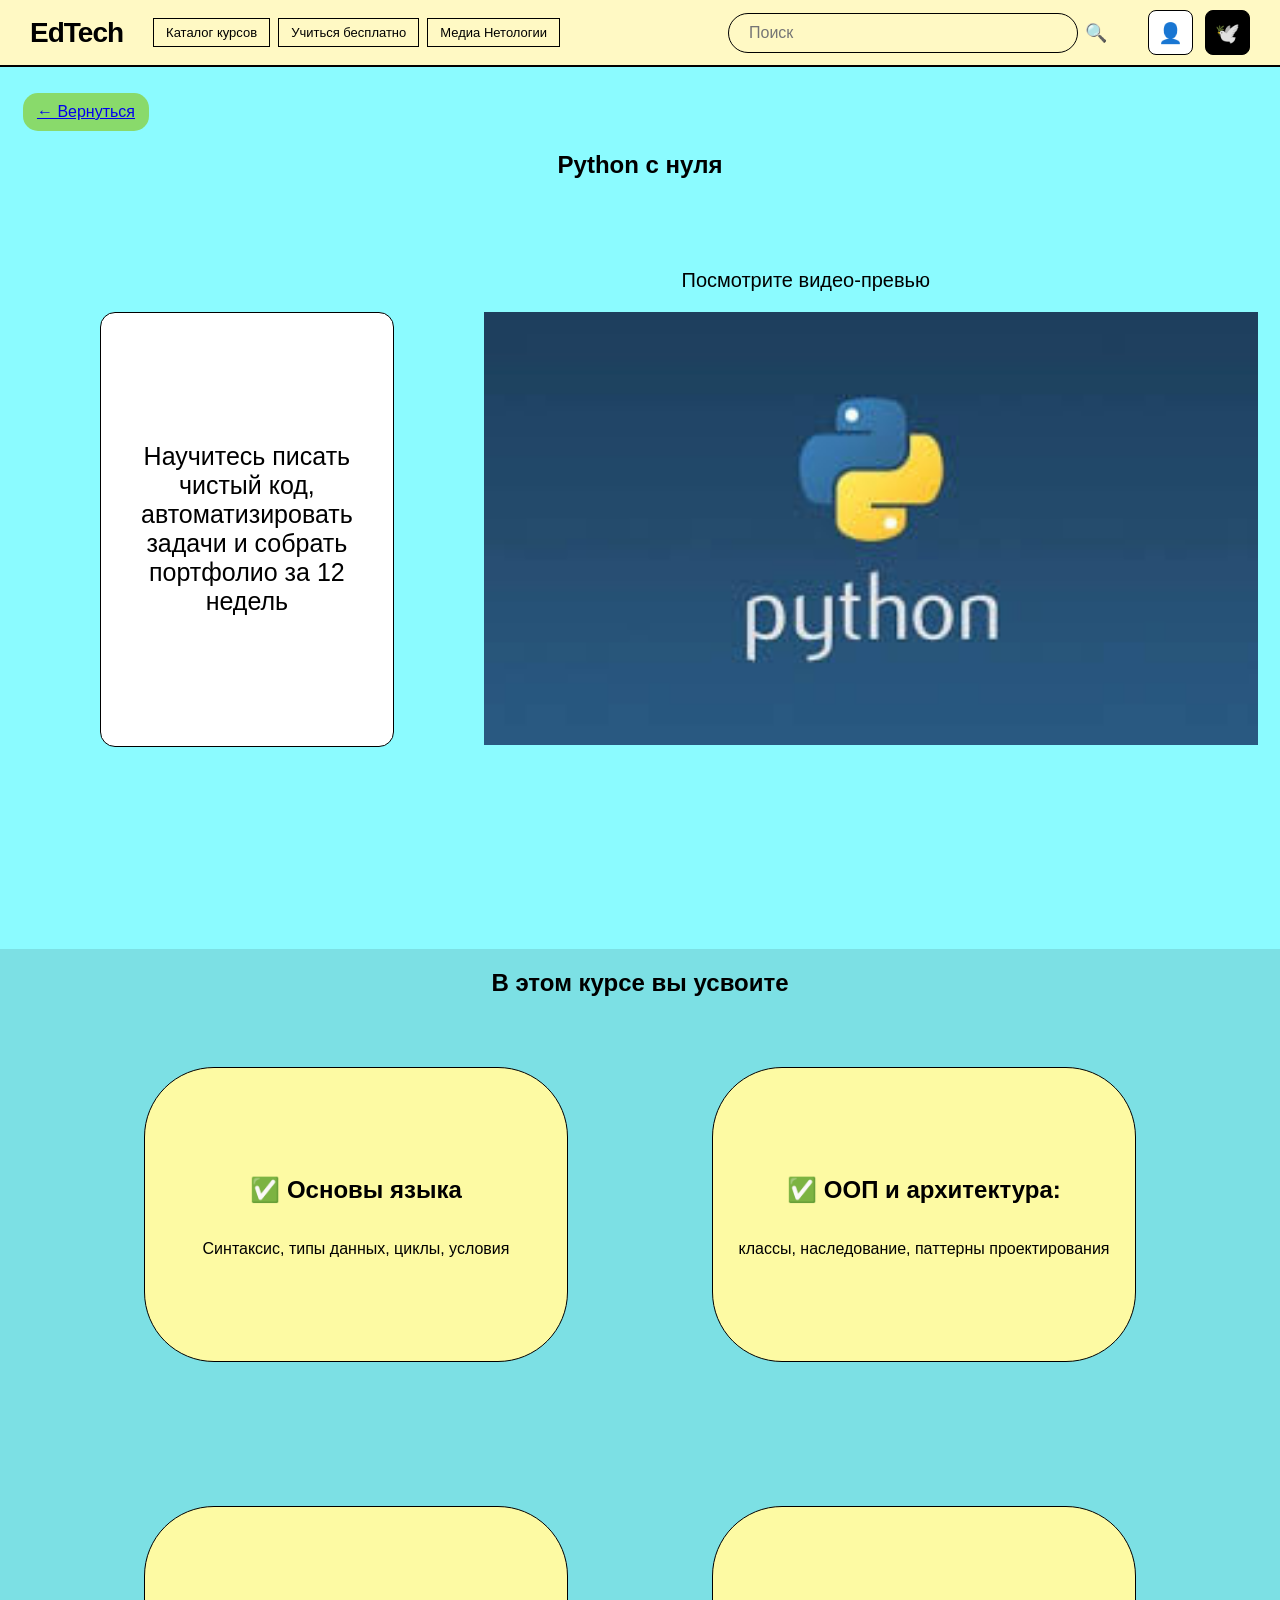
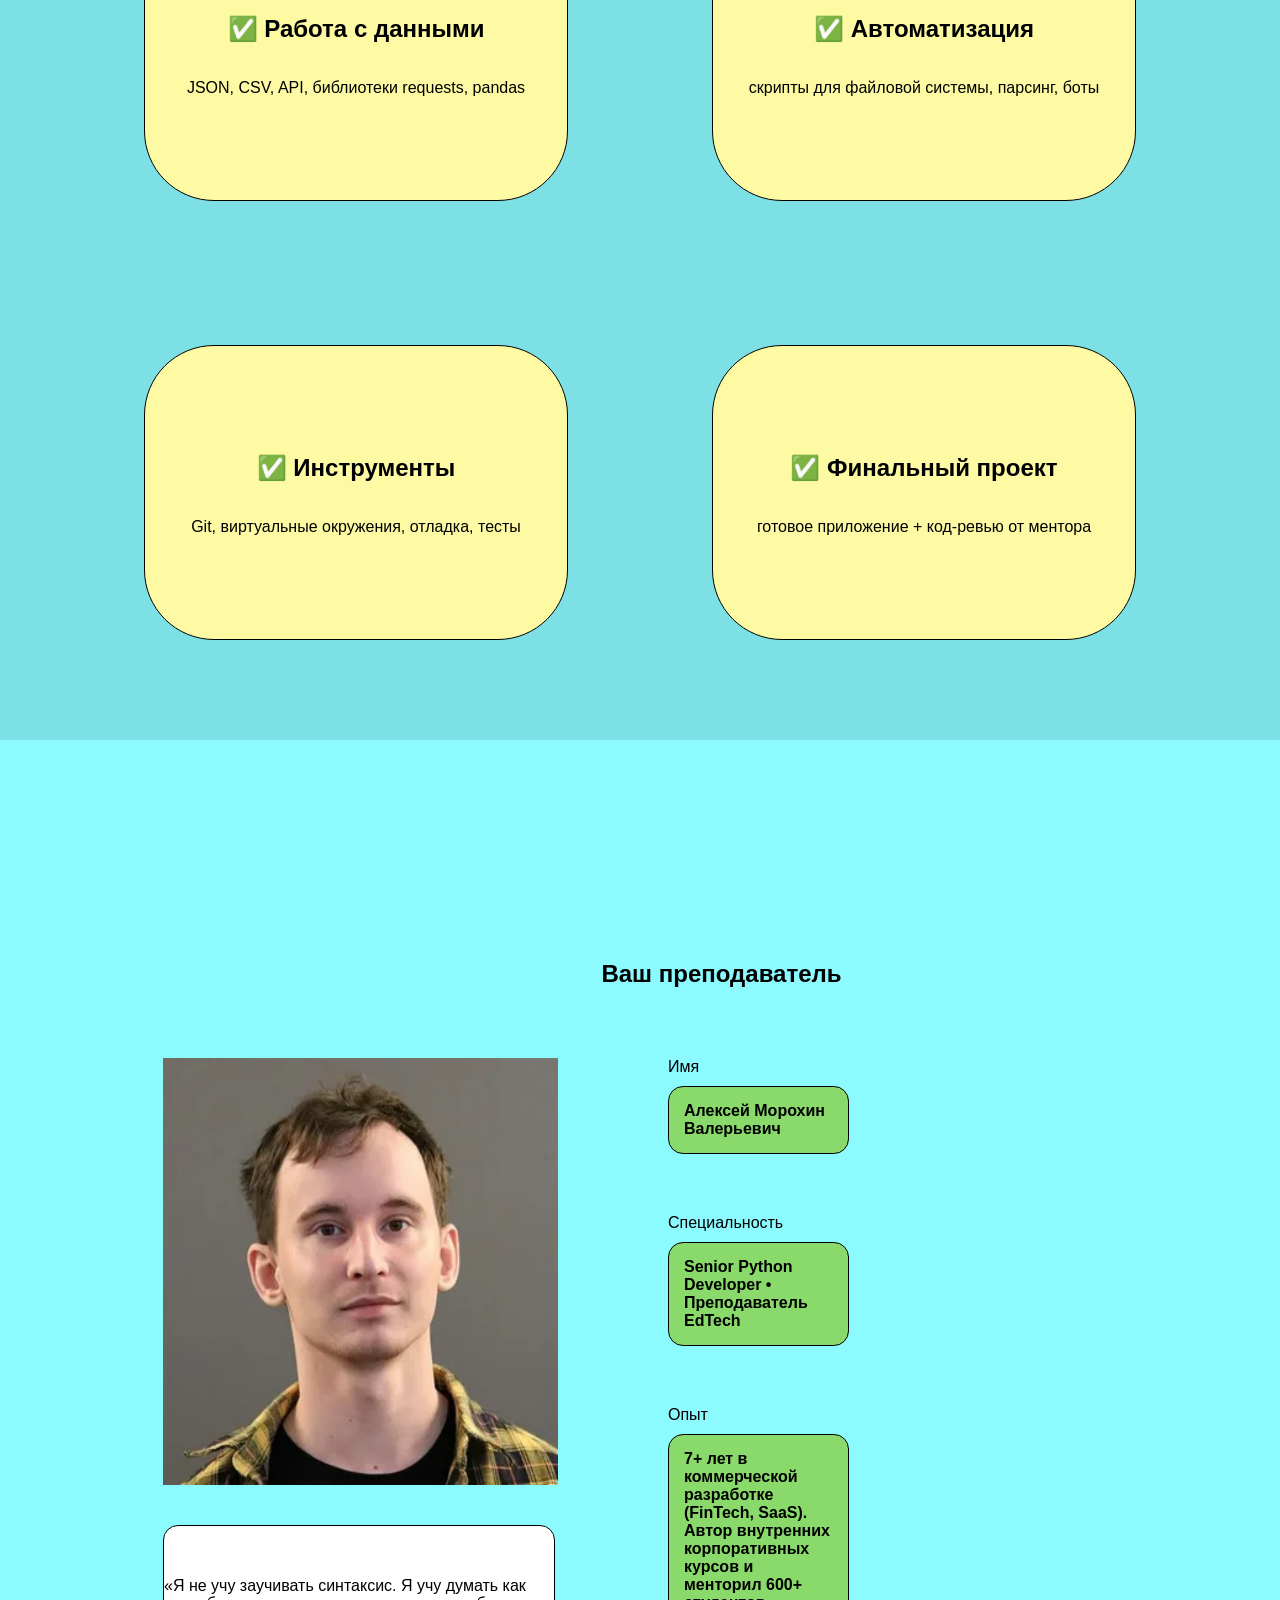
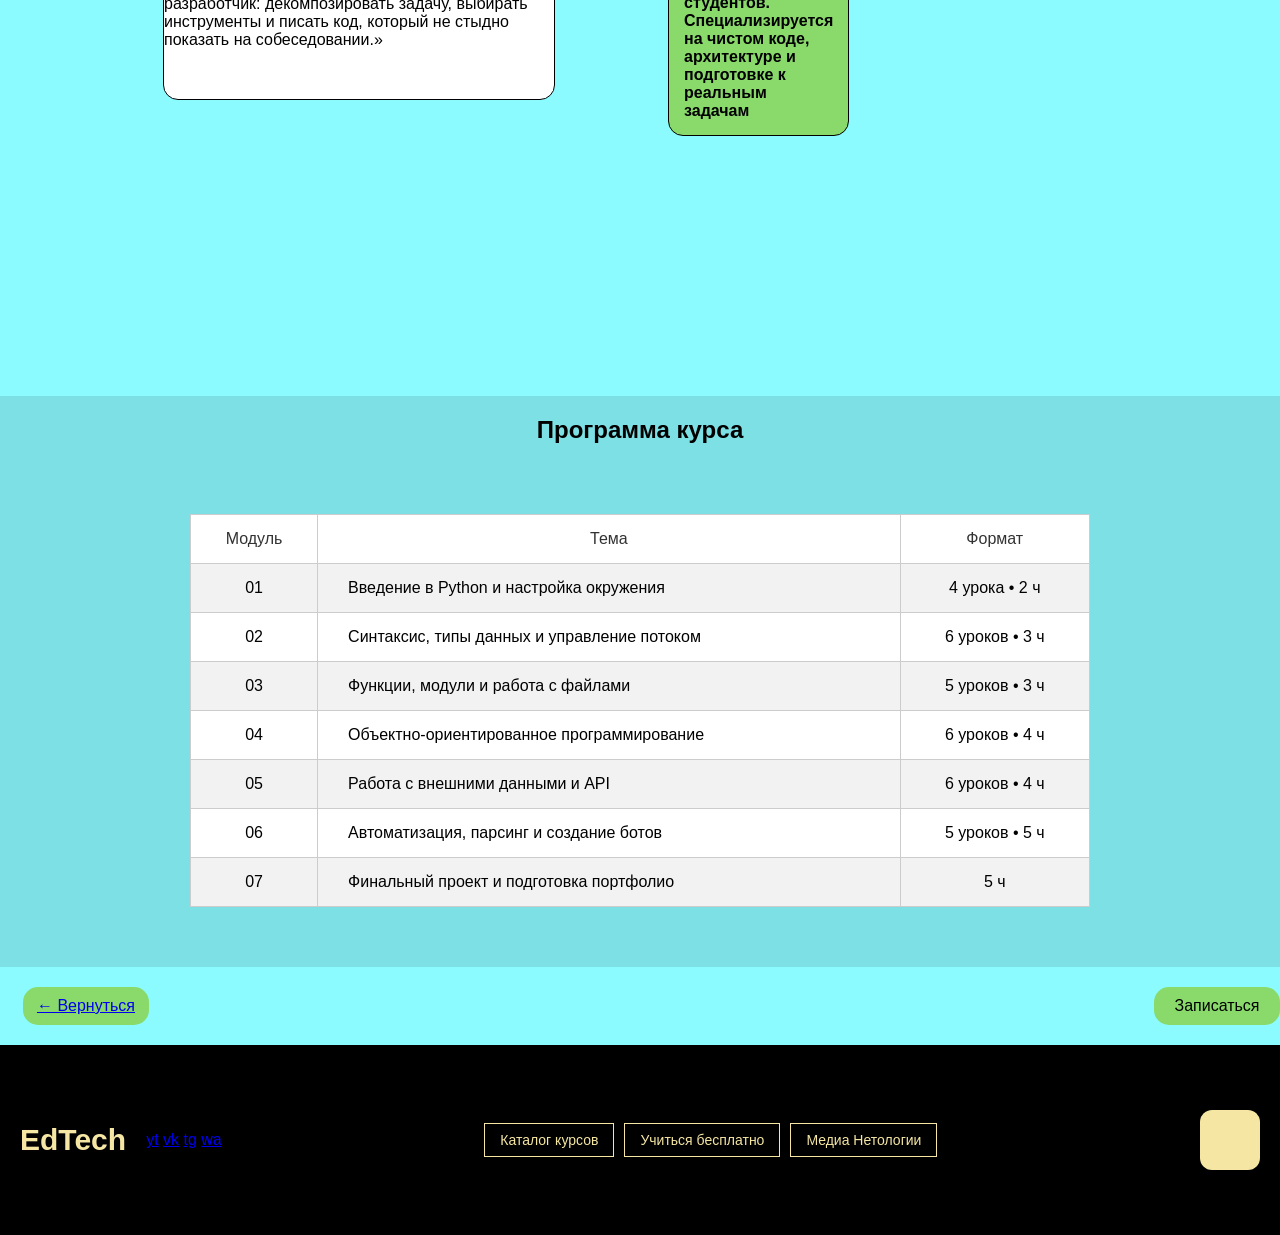
==== course.html @ e40fcc34 "рабочие кнопки "назад"" ====
<!DOCTYPE html>
<html lang="en">

<head>
    <meta charset="UTF-8">
    <meta name="viewport" content="width=device-width, initial-scale=1.0">
    <link rel="stylesheet" href="style.css">
    <title>Document</title>
</head>

<body>
    <header class="main_header">

        <div class="header_left">
            <div class="logo">EdTech</div>
            <nav class="header">
                <a href="" class="link">Каталог курсов</a>
                <a href="" class="link">Учиться бесплатно</a>
                <a href="" class="link">Медиа Нетологии</a>
            </nav>
        </div>

        <div class="header_right">
            <div class="search_box">
                <input type="text" class="search_input" placeholder="Поиск">
                <button class="search_btn">🔍</button>
            </div>

            <div class="menu">
                <a href="" class="icon_btn">👤</a>
                <a href="" class="icon_btnk">🕊️</a>
            </div>
        </div>
    </header>


    <main>
        <section class="courseSection1">
            <a href="index.html" class="backBtn">← Вернуться</a>
            <h1>Python с нуля</h1>
            <p>Посмотрите видео-превью</p>
            <div>
                <div class="section1Text">
                    <label>Научитесь писать чистый код, автоматизировать задачи и собрать портфолио за 12 недель</label>
                </div>
                <div>
                    <img src="./image/python.jpeg" alt="">
                </div>
            </div>
        </section>
        <section class="courseSection2">
            <h1>В этом курсе вы усвоите</h1>
            <div class="cardList">
                <div>
                    <h1>✅ Основы языка</h1>
                    <p>Синтаксис, типы данных, циклы, условия</p>
                </div>
                <div>
                    <h1>✅ ООП и архитектура:</h1>
                    <p>классы, наследование, паттерны проектирования</p>
                </div>
                <div>
                    <h1>✅ Работа с данными</h1>
                    <p>JSON, CSV, API, библиотеки requests, pandas</p>
                </div>
                <div>
                    <h1>✅ Автоматизация</h1>
                    <p>скрипты для файловой системы, парсинг, боты</p>
                </div>
                <div>
                    <h1>✅ Инструменты</h1>
                    <p> Git, виртуальные окружения, отладка, тесты</p>
                </div>
                <div>
                    <h1>✅ Финальный проект</h1>
                    <p> готовое приложение + код-ревью от ментора</p>
                </div>
            </div>
        </section>
        <section class="courseSection3">
            <h1>Ваш преподаватель</h1>
            <div>
                <div class="photo">
                    <img src="./image/препод.webp" alt="">
                    <label>«Я не учу заучивать синтаксис. Я учу думать как разработчик: декомпозировать задачу, выбирать
                        инструменты и писать код, который не стыдно показать на собеседовании.»</label>
                </div>
                <div class="infPrepod">
                    <span>Имя</span>
                    <label>Алексей Морохин Валерьевич</label>

                    <span>Специальность</span>
                    <label>Senior Python Developer • Преподаватель EdTech</label>

                    <span>Опыт</span>
                    <label>7+ лет в коммерческой разработке (FinTech, SaaS). Автор внутренних корпоративных курсов и
                        менторил 600+ студентов. Специализируется на чистом коде, архитектуре и подготовке к реальным
                        задачам</label>
                </div>
            </div>
        </section>
        <section class="courseSection4">
            <h1>Программа курса</h1>
            <table>
                <thead>
                    <tr class="header-row">
                        <th>Модуль</th>
                        <th>Тема</th>
                        <th>Формат</th>
                    </tr>
                </thead>
                <tbody>
                    <tr>
                        <td>01</td>
                        <td>Введение в Python и настройка окружения</td>
                        <td>4 урока • 2 ч</td>
                    </tr>
                    <tr>
                        <td>02</td>
                        <td>Синтаксис, типы данных и управление потоком</td>
                        <td>6 уроков • 3 ч</td>
                    </tr>
                    <tr>
                        <td>03</td>
                        <td>Функции, модули и работа с файлами</td>
                        <td>5 уроков • 3 ч</td>
                    </tr>
                    <tr>
                        <td>04</td>
                        <td>Объектно-ориентированное программирование</td>
                        <td>6 уроков • 4 ч</td>
                    </tr>
                    <tr>
                        <td>05</td>
                        <td>Работа с внешними данными и API</td>
                        <td>6 уроков • 4 ч</td>
                    </tr>
                    <tr>
                        <td>06</td>
                        <td>Автоматизация, парсинг и создание ботов</td>
                        <td>5 уроков • 5 ч</td>
                    </tr>
                    <tr>
                        <td>07</td>
                        <td>Финальный проект и подготовка портфолио</td>
                        <td>5 ч</td>
                    </tr>
                </tbody>
            </table>
            
        </section>
        <div class="courseBtn">
            <a href="index.html" class="backBtn">← Вернуться</a>
            <a class="backBtn">Записаться</a>
        </div>

    </main>


    <footer class="footer">
        <div class="footer-container">

            <div class="footer-left">
                <span class="footer-brand">EdTech</span>
                <div class="icons">
                    <a href=".">yt</a>
                    <a href=".">vk</a>
                    <a href=".">tg</a>
                    <a href=".">wa</a>
                </div>
            </div>


            <div class="footer-middle">
                <a href="" class="footer-btn">Каталог курсов</a>
                <a href="" class="footer-btn">Учиться бесплатно</a>
                <a href="" class="footer-btn">Медиа Нетологии</a>
            </div>


            <div class="footer-right">
                <div class="swift-logo">

                </div>
            </div>
        </div>
    </footer>
</body>

</html>
---- style.css ----
* {
    box-sizing: border-box;
}

.loginBody,
.regBody {
    background-color: #FDFAA3;
    margin: 0;
    padding: 0;
}

.loginMain,
.regMain {
    display: flex;
    justify-content: center;
    flex-wrap: wrap;
    align-items: center;
    flex-direction: column;
    height: 900px;
}

.regMain>h1 {
    margin-bottom: 20px;
}

.loginForm {
    width: 396px;
    background-color: white;
    height: 454px;
    display: flex;
    align-items: center;
    flex-direction: column;
    border: 1px solid rgb(203, 203, 203);
    border-radius: 15px;
}

.regForm {
    width: 396px;
    background-color: white;
    height: 770px;
    display: flex;
    align-items: center;
    flex-direction: column;
    border: 1px solid rgb(203, 203, 203);
    border-radius: 15px;
}

.loginForm label,
.regForm label {
    display: flex;
    font-weight: bold;
    justify-content: left;
    margin-bottom: 5px;
    margin-left: 10px;
}

.loginForm input,
.regForm input {
    background-color: #EEEEEE;
    border: 1px solid #173CF9;
    border-radius: 15px;
    height: 45px;
    width: 285px;
    margin-bottom: 30px;
}

.loginForm a,
.regForm a {
    color: #0022FF;
}

a.loginBtn {
    text-decoration: none;
    width: 131px;
    height: 36px;
    background-color: #89DA6B;
    border-radius: 5px;
    border: 1px solid;
    margin-bottom: 10px;
    color: black;
    display: flex;
    justify-content: center;
    align-items: center;
}

a.regBtn {
    text-decoration: none;
    width: 179px;
    height: 36px;
    background-color: #89DA6B;
    border-radius: 5px;
    border: 1px solid;
    margin-bottom: 10px;
    color: black;
    display: flex;
    justify-content: center;
    align-items: center;
}



.loginForm span,
.regForm span {
    margin-bottom: 18px;
}

span+label {
    margin-bottom: 60px;
    font-weight: bold;
}

hr {
    width: 85%;
    color: black;
}

.loginForm img,
.regForm img {
    width: 30px;
}

body {
    margin: 0;
    padding: 0;
}

a.backBtn {
    margin-left: 23px;
    background-color: #89DA6B;
    width: 126px;
    height: 38px;
    border-radius: 15px;
    display: flex;
    justify-content: center;
    align-items: center;
}

.courseSection1 {
    width: 100%;
    display: flex;
    flex-wrap: wrap;
    margin-bottom: 200px;
}

.section1Text {
    background-color: white;
    border: 1px solid black;
    border-radius: 15px;
    width: 684px;
    height: 435px;
    display: flex;
    justify-content: center;
    align-items: center;
    padding: 0 40px;
    text-align: center;
}

.section1Text>label {
    font-size: 25px;
}

.courseSection1>h1,
.courseSection2>h1,
.courseSection3>h1,
.courseSection4>h1 {
    width: 100%;
    text-align: center;
    margin-bottom: 70px;
}

.courseSection1>div {
    width: 100%;
    padding-left: 100px;
    padding-right: 90px;
    display: flex;
    justify-content: space-between;
    gap: 90px;
}

.courseSection1 img {
    width: 774px;
    height: 435;
}

.courseSection1 p {
    width: 100%;
    display: flex;
    justify-content: end;
    padding-right: 350px;
    font-size: 20px;
}

.courseSection2 {
    width: 100%;
    display: flex;
    flex-wrap: wrap;
    margin-bottom: 200px;
    background-color: #7CE0E4;

}

.cardList {
    width: 100%;
    height: auto;
    display: flex;
    flex-wrap: wrap;
    justify-content: center;
    gap: 144px;
    margin-bottom: 100px;
}

.cardList>div {
    width: 424px;
    height: 295px;
    background-color: #FDFAA3;
    border: 1px solid black;
    border-radius: 70px;
    display: flex;
    flex-direction: column;
    justify-content: center;
    align-items: center;
}

.courseSection3 {
    width: 100%;
    display: flex;
    flex-wrap: wrap;
    margin-bottom: 200px;
    padding-left: 163px;
}

.courseSection3>div {
    width: 100%;
    height: auto;
    display: flex;
}

.photo {
    width: 395px;
    display: flex;
    flex-direction: column;
}

.photo>img {
    width: 395px;
    height: 427px;
}

.photo>label {
    margin-top: 40px;
    background-color: white;
    width: 392px;
    height: 175px;
    border: 1px solid black;
    display: flex;
    align-items: center;
    justify-content: center;
    border-radius: 15px;
}

.infPrepod {
    width: 100%;
    height: auto;
    display: flex;
    flex-direction: column;
    padding-left: 110px;
    padding-right: 500px;
}

.infPrepod span {
    display: flex;
    margin-bottom: 10px;
}

.infPrepod label {
    background-color: #89DA6B;
    padding: 15px;
    border-radius: 15px;
    border: 1px solid black;
    display: flex;
    width: fit-content;
}

.courseSection4 {
    width: 100%;
    height: auto;
    background-color: #7CE0E4;
    display: flex;
    flex-wrap: wrap;
    flex-direction: column;
}
.courseBtn{
    width: 100%;
    display: flex;
    justify-content: space-between;
    margin: 20px 0px;
}

table {
    width: 100%;
    max-width: 900px;
    border-collapse: collapse;
    background-color: white;
    margin: 0 auto;
    border: 1px solid #ccc;
    margin-bottom: 60px;
}

th,
td {
    padding: 15px;
    text-align: center;
    border: 1px solid #ccc;
}

th {
    font-weight: normal;
    color: #333;
}

tr{
    background-color: #f2f2f2;
}

tr:nth-child(even) {
    background-color: #ffffff;
}

td:nth-child(2) {
    text-align: left;
    padding-left: 30px;
}

.header-row {
    background-color: white !important;
}







.main_header {
    background-color: #FFF9C4;
    display: flex;
    justify-content: space-between;
    align-items: center;
    padding: 10px 30px;
    margin-bottom: 26px;
    border-bottom: 2px solid #000;
}

.header_left {
    display: flex;
    align-items: center;
    gap: 15px;
}

.logo {
    font-size: 28px;
    font-weight: 900;
    color: #000;
    margin-right: 15px;
    letter-spacing: -1px;
}

.header {
    display: flex;
    gap: 8px;
}

.link {
    text-decoration: none;
    color: #000;
    border: 1px solid #000;
    padding: 6px 12px;
    font-size: 13px;
    transition: 0.2s;
}

.link:hover {
    background-color: rgba(0, 0, 0, 0.05);
}

.header_right {
    display: flex;
    align-items: center;
    gap: 20px;
    flex-grow: 1;
    justify-content: flex-end;
    margin-left: 40px;
}

.search_box {
    position: relative;
    width: 100%;
    max-width: 400px;
}

.search_input {
    width: 350px;
    border: 1px solid #000;
    border-radius: 25px;
    padding: 10px 40px 10px 20px;
    font-size: 16px;
    outline: none;
    background: transparent;
}

.search_btn {
    position: absolute;
    right: 15px;
    top: 50%;
    transform: translateY(-50%);
    background: none;
    border: none;
    cursor: pointer;
    font-size: 18px;
}

.menu {
    display: flex;
    gap: 12px;
}

.icon_btn {
    display: flex;
    align-items: center;
    justify-content: center;
    width: 45px;
    height: 45px;
    border: 1.5px solid #000;
    border-radius: 8px;
    background: #fff;
    text-decoration: none;
    color: #000;
    font-size: 20px;
}


.icon_btnk {
    display: flex;
    align-items: center;
    justify-content: center;
    width: 45px;
    height: 45px;
    border: 1.5px solid #000;
    border-radius: 8px;
    background: #000000;
    text-decoration: none;
    color: #ffffff;
    font-size: 20px;
}



body {
    font-family: Arial, sans-serif;
    background-color: #8BFBFF;
}

.footer {
    background-color: #000000;

    padding: 65px 20px;
    color: #f5e6a3;
}

.footer-container {
    display: flex;
    justify-content: space-between;
    align-items: center;
    width: 100%;
    margin: 0 auto;
}


.footer-left {
    display: flex;
    align-items: center;
    gap: 20px;
}

.footer-brand {
    font-size: 30px;
    font-weight: bold;

}

.footer-middle {
    display: flex;
    gap: 10px;
}

.footer-btn {
    color: #f5e6a3;
    text-decoration: none;
    border: 1px solid #f5e6a3;
    padding: 8px 15px;
    font-size: 14px;

}

.footer-btn:hover {
    background-color: #f5e6a3;
    color: #000;
}


.footer-right .swift-logo {
    background-color: #f5e6a3;
    width: 60px;
    height: 60px;
    display: flex;
    justify-content: center;
    align-items: center;
    border-radius: 12px;
}

.text1 {
    text-align: center;

}

.container {
    width: 100%;
    height: auto;
    align-items: center;
    display: flex;
    justify-content: space-between;
    text-align: center;
    margin-left: 50px;
    margin-bottom: 1000px;
    padding: 0px;




}

.card {
    width: 1200px;
    height: 320px;
    background-color: #FFF9C4;
    align-items: center;
    justify-content: space-between;
    border: 1px solid #000;
    border-color: black;
    border-radius: 20px;
    margin-left: 200px;
    margin-bottom: 20px;
    display: flex;
    flex-wrap: wrap;
    text-align: center;
    justify-content: center;



}

.card h1 {
    width: 100%;
    font-weight: bold;
    font-size: 20px;
    text-align: left;
    padding: 0px 125px;
    box-sizing: border-box q 100px;

}

.container span {
    width: 600px;
}

.card1 img {
    width: 400px;
    display: flex;
    margin-right: 30px;


}

.container1 {
    width: 100%;
    height: auto;
    align-items: center;
    display: flex;
    justify-content: space-between;
    text-align: center;
    margin-left: 50px;
    margin-bottom: 1000px;
    padding: 0px;


}

.card1 {
    width: 1200px;
    height: 320px;
    background-color: #FFF9C4;
    align-items: center;
    justify-content: space-between;
    border: 1px solid #000;
    border-color: black;
    border-radius: 20px;
    margin-left: 200px;
    margin-bottom: 20px;
    display: flex;
    flex-wrap: wrap;
    text-align: center;
    justify-content: center;

}

.card1 h1 {
    width: 100%;
    font-weight: bold;
    font-size: 20px;
    text-align: left;
    padding: 0px 125px;
    box-sizing: border-box q 100px;

}

.container1 span {
    width: 600px;
}

.card img {
    width: 400px;
    display: flex;
    margin-right: 30px;


}

.container2 {
    width: 100%;
    height: auto;
    align-items: center;
    display: flex;
    justify-content: space-between;
    text-align: center;
    margin-left: 50px;
    margin-bottom: 1000px;
    padding: 0px;


}

.card2 {
    width: 1200px;
    height: 320px;
    background-color: #FFF9C4;
    align-items: center;
    justify-content: space-between;
    border: 1px solid #000;
    border-color: black;
    border-radius: 20px;
    margin-left: 200px;
    margin-bottom: 30px;
    display: flex;
    flex-wrap: wrap;
    text-align: center;
    justify-content: center;

}

.card2 h1 {
    width: 100%;
    font-weight: bold;
    font-size: 20px;
    text-align: left;
    padding: 0px 125px;
    box-sizing: border-box q 100px;

}

.container2 span {
    width: 600px;
}

.card2 img {
    width: 400px;
    display: flex;
    margin-right: 30px;


}


.category{
    width: 100%;
    height: auto;
    display: flex;
    flex-wrap: wrap;
    justify-content: center;
    gap: 20px;
    background-color: #7CE0E4;
    margin-bottom: 20px;
    text-align: center;
}
.categoryList{
    width: 100%;
    height: auto;
    display: flex;
    flex-wrap: wrap;
    justify-content: center;
    gap: 50px;
    margin-bottom:20px;
}
.categoryList > div{
    width: 400px;
    height: 420px;
    background-color: #FDFAA3;
    border: 1px solid black;
    border-radius: 20px;
    display: flex;
    flex-direction: column;
    justify-content:space-around 20px;
    align-items: center;
    
    
}
.podrob{
    width: 300px;
    height: 40px;
    border-radius: 20px;
    border-color: #000;
    background-color:#89DA6B;
    font-size: medium;
}
.categoryList img{
    width: 300px;

}
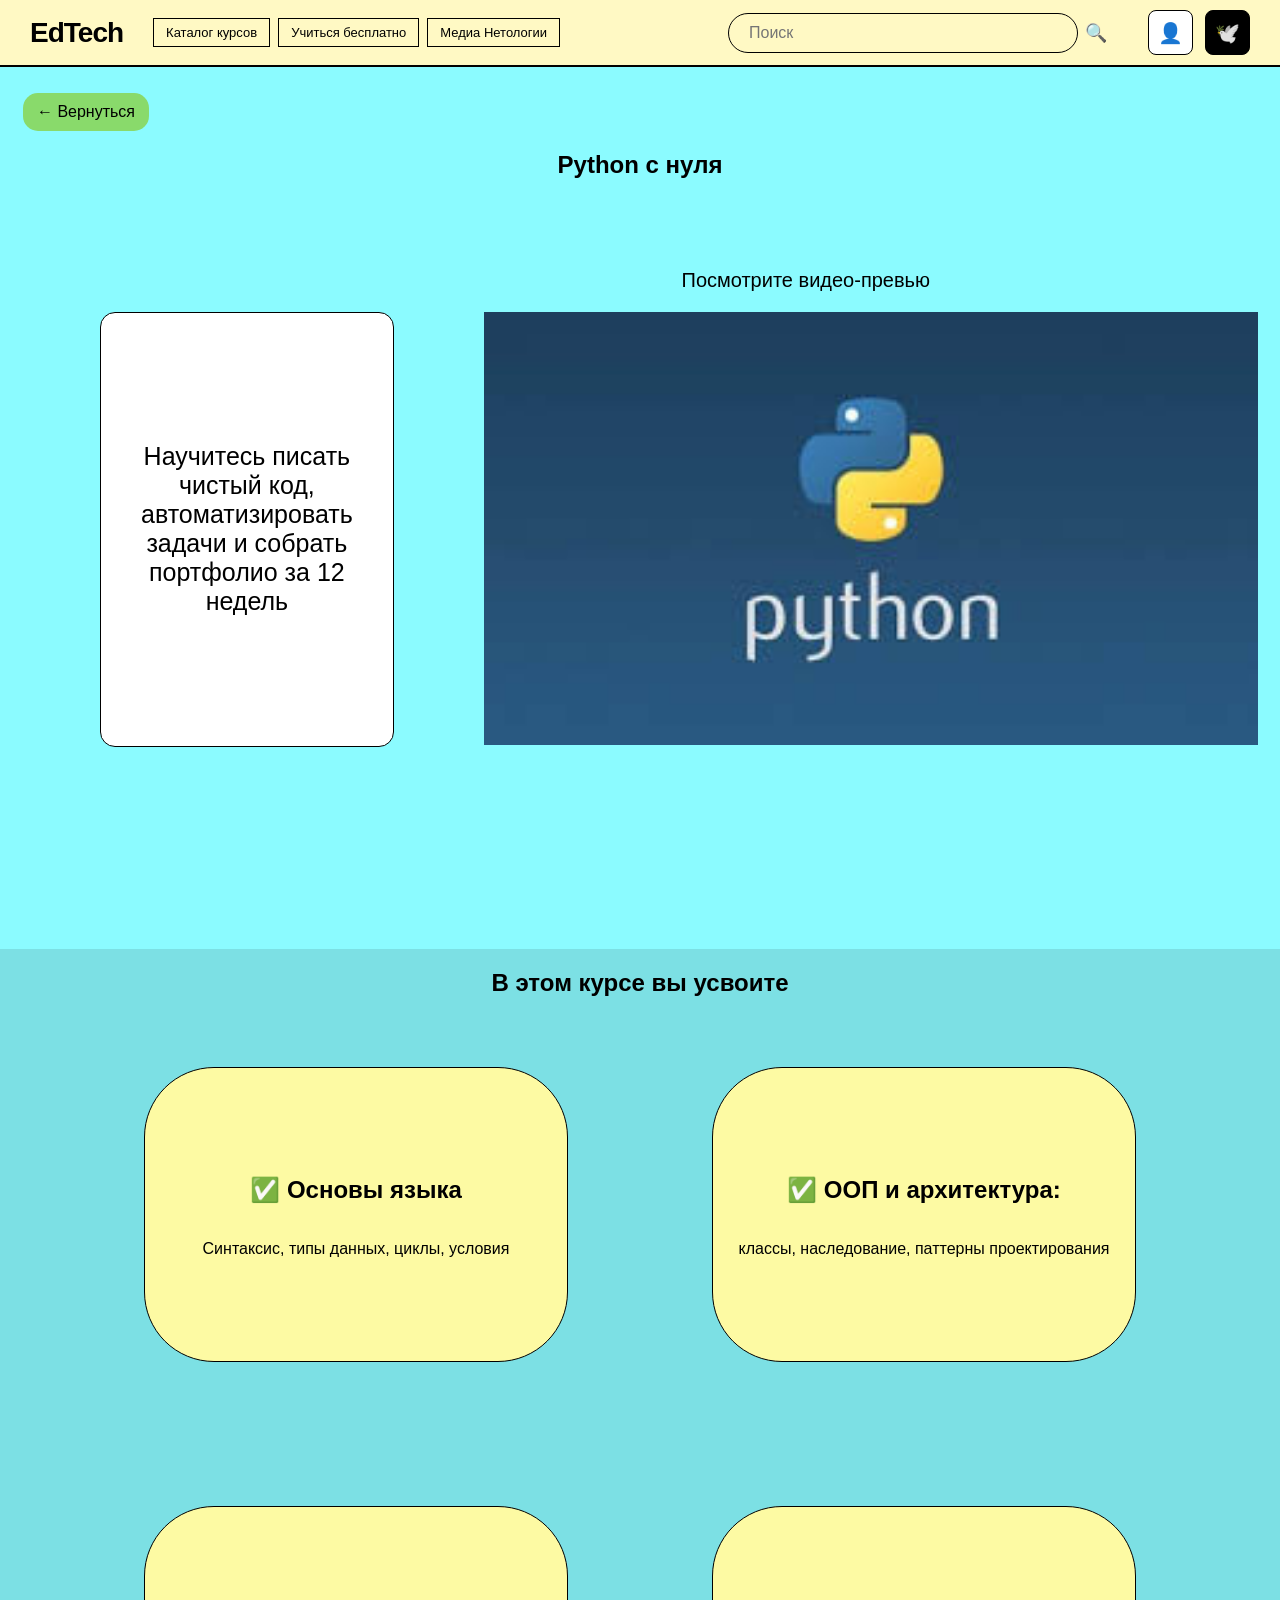
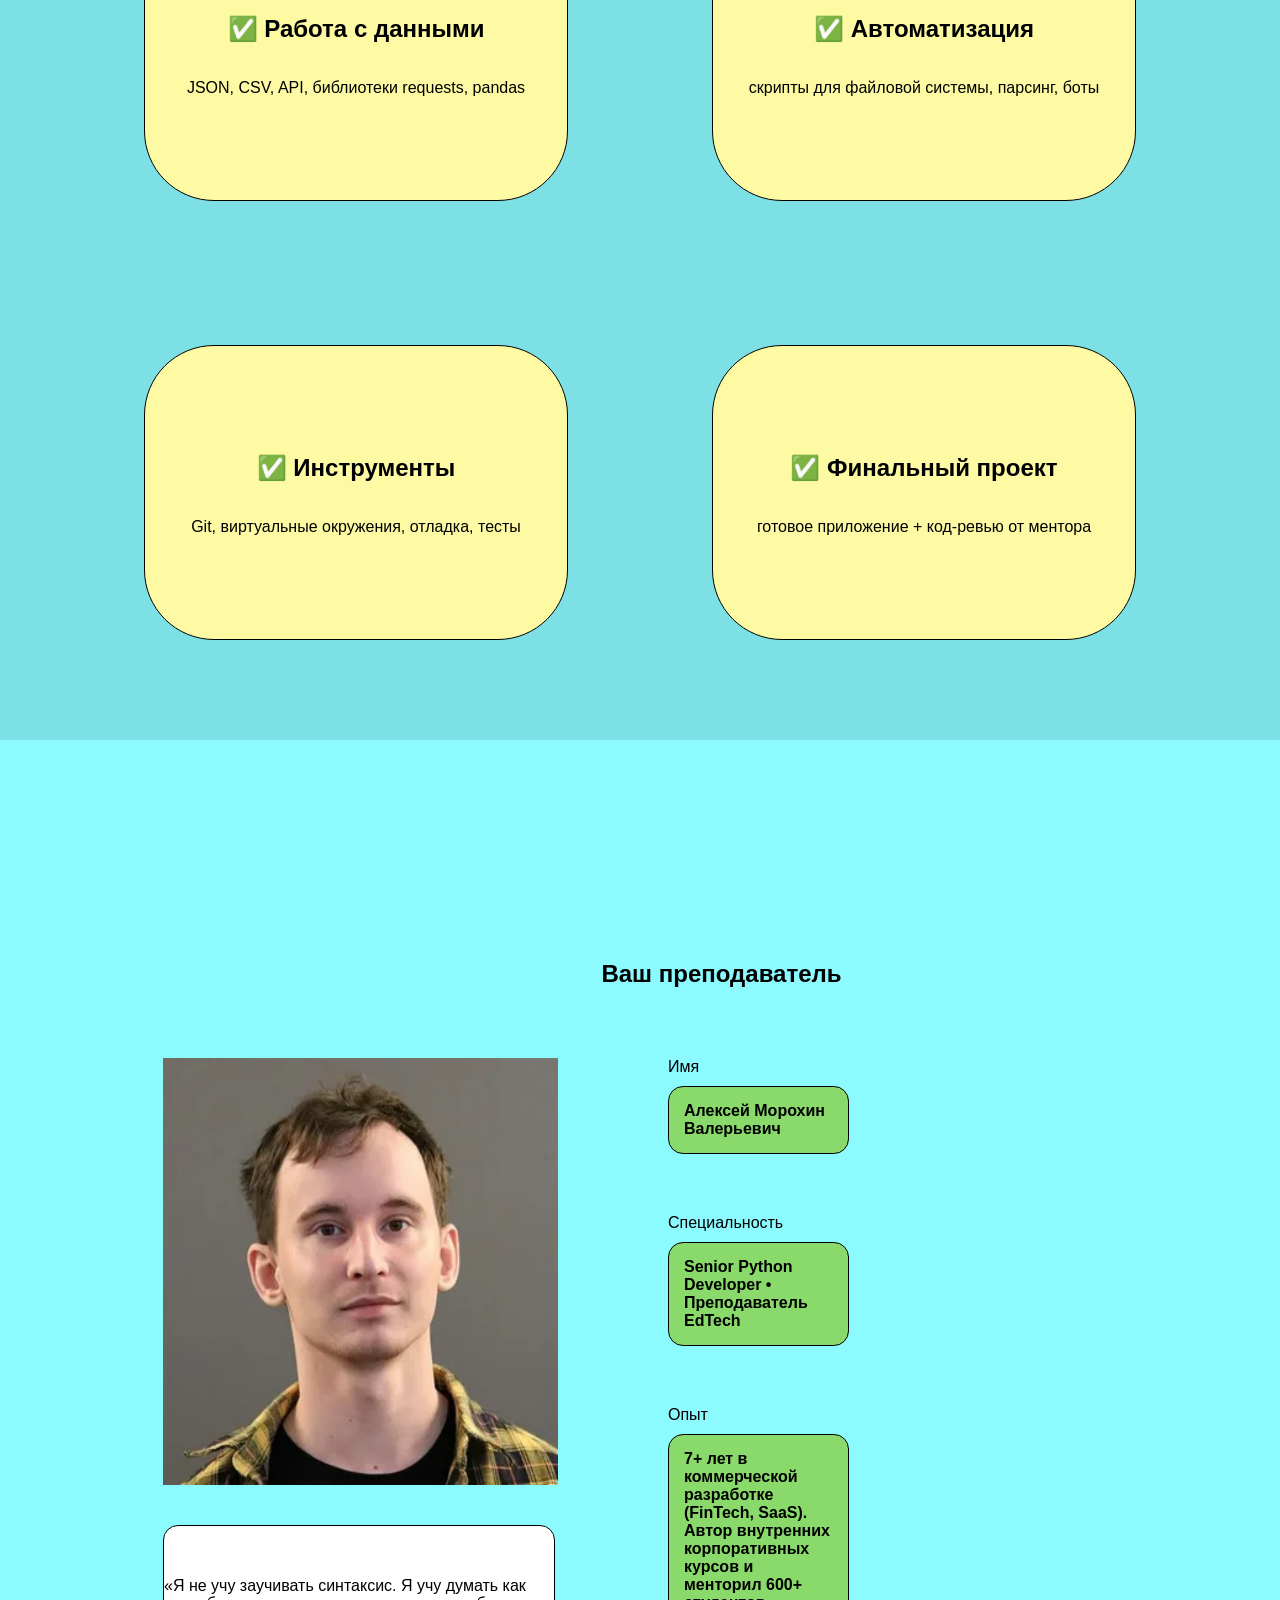
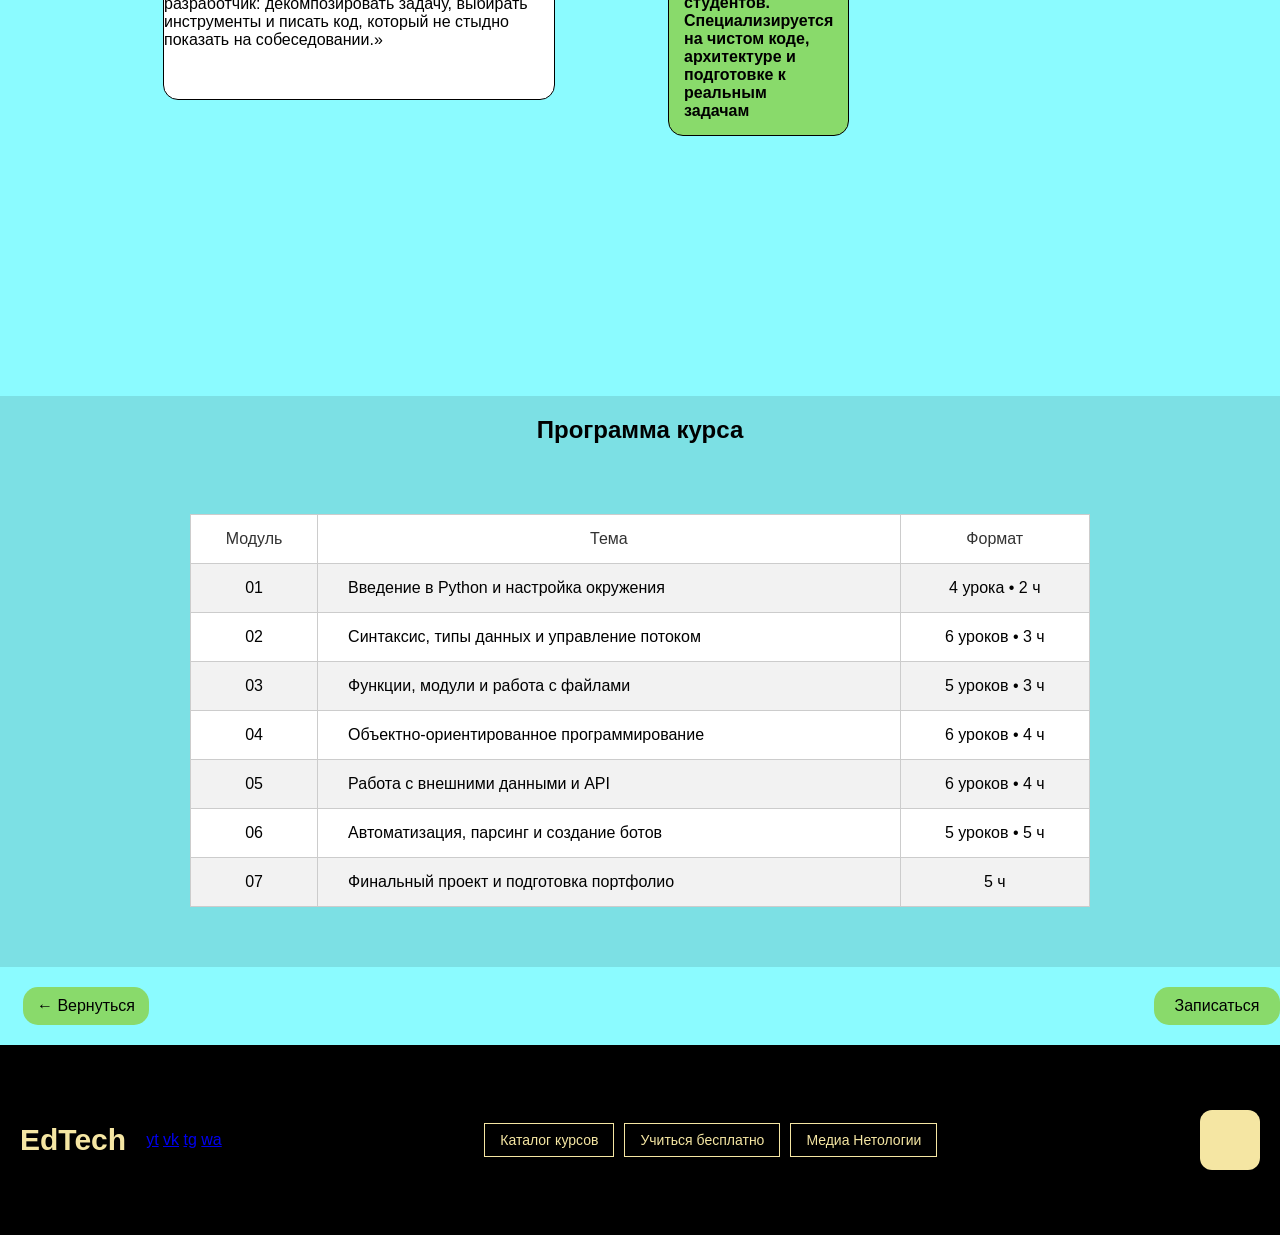
==== commit bed4e73c: "рабочие кнопки" ====
--- a/course.html
+++ b/course.html
@@ -36,7 +36,7 @@
 
     <main>
         <section class="courseSection1">
-            <a href="index.html" class="backBtn">← Вернуться</a>
+            <a href="main.html" class="backBtn">← Вернуться</a>
             <h1>Python с нуля</h1>
             <p>Посмотрите видео-превью</p>
             <div>
@@ -150,7 +150,7 @@
             
         </section>
         <div class="courseBtn">
-            <a href="index.html" class="backBtn">← Вернуться</a>
+            <a href="main.html" class="backBtn">← Вернуться</a>
             <a class="backBtn">Записаться</a>
         </div>
 
--- a/style.css
+++ b/style.css
@@ -131,6 +131,8 @@
     height: 38px;
     border-radius: 15px;
     display: flex;
+    color: black;
+    text-decoration: none;
     justify-content: center;
     align-items: center;
 }
@@ -162,7 +164,8 @@
 .courseSection1>h1,
 .courseSection2>h1,
 .courseSection3>h1,
-.courseSection4>h1 {
+.courseSection4>h1,
+.mainSection3>h1 {
     width: 100%;
     text-align: center;
     margin-bottom: 70px;
@@ -334,6 +337,7 @@
 .header-row {
     background-color: white !important;
 }
+
 
 
 
@@ -533,10 +537,6 @@
     margin-left: 50px;
     margin-bottom: 1000px;
     padding: 0px;
-
-
-
-
 }
 
 .card {
@@ -548,17 +548,18 @@
     border: 1px solid #000;
     border-color: black;
     border-radius: 20px;
-    margin-left: 200px;
     margin-bottom: 20px;
     display: flex;
     flex-wrap: wrap;
     text-align: center;
     justify-content: center;
-
-
-
-}
-
+}
+.mainSection1{
+    width: 100%;
+    display: flex;
+    flex-wrap: wrap;
+    justify-content: center;
+}
 .card h1 {
     width: 100%;
     font-weight: bold;
@@ -604,7 +605,6 @@
     border: 1px solid #000;
     border-color: black;
     border-radius: 20px;
-    margin-left: 200px;
     margin-bottom: 20px;
     display: flex;
     flex-wrap: wrap;
@@ -658,7 +658,6 @@
     border: 1px solid #000;
     border-color: black;
     border-radius: 20px;
-    margin-left: 200px;
     margin-bottom: 30px;
     display: flex;
     flex-wrap: wrap;
@@ -701,28 +700,29 @@
     margin-bottom: 20px;
     text-align: center;
 }
+
 .categoryList{
     width: 100%;
     height: auto;
     display: flex;
     flex-wrap: wrap;
     justify-content: center;
-    gap: 50px;
+    gap: 120px;
     margin-bottom:20px;
 }
-.categoryList > div{
+.categoryCard{
     width: 400px;
-    height: 420px;
+    height: 460px;
     background-color: #FDFAA3;
     border: 1px solid black;
     border-radius: 20px;
     display: flex;
-    flex-direction: column;
-    justify-content:space-around 20px;
-    align-items: center;
-    
-    
-}
+    flex-direction: column;   
+}
+.categoryCard > p{
+    margin-bottom: 40px;
+}
+
 .podrob{
     width: 300px;
     height: 40px;
@@ -733,5 +733,102 @@
 }
 .categoryList img{
     width: 300px;
-
-}
+}
+.mainSection3{
+    width: 100%;
+    height: auto;
+    display: flex;
+    flex-wrap: wrap;
+    justify-content: center;
+}
+.commentCardList{
+    width: 70%;
+    height: auto;
+    display: flex;
+    flex-wrap: wrap;
+    justify-content: center;
+}
+.commentCard1{
+    display: flex;
+    flex-direction: column;
+    text-align: center;
+    width: 600px;
+    height: fit-content;
+    border: 1px solid black;
+    border-radius: 15px;
+    background-color: #FDFAA3;
+    margin-bottom: 10px;
+}
+.commentCard2{
+    display: flex;
+    flex-direction: column;
+    text-align: center;
+    width: 600px;
+    height: fit-content;
+    border: 1px solid black;
+    border-radius: 15px;
+    background-color: #FDFAA3;
+    margin-left: 10px;
+}
+.mainSection3 span{
+    font-size: 40px;
+    color: #89DA6B;
+}
+#comment3{
+    margin-right: 10px;
+}
+.profcont{
+    width: 1500px;
+    height: 400px;
+    background-color: #FFF9C4;
+    align-items: center;
+    justify-content: space-between;
+    border: 1px solid #000;
+    border-color: black;
+    border-radius: 20px;
+    margin-left: 200px;
+    margin-bottom: 20px;
+    display: flex;
+    flex-wrap: wrap;
+    text-align: left;
+    justify-content: left;
+    font-size:xx-large;
+    padding-left: 30px;
+
+    
+
+}
+.profcont > img {
+    width: 400px;
+    display: flex;
+    margin-right: 30px;
+   
+}
+.profcont1{
+    width: 1500px;
+    height: 400px;
+    background-color: #FFF9C4;
+    align-items: self-start;
+    justify-content: space-between;
+    border: 1px solid #000;
+    border-color: black;
+    border-radius: 20px;
+    margin-left: 200px;
+    margin-bottom: 20px;
+    display: flex;
+    flex-wrap: wrap;
+    text-align: right;
+    justify-content: right;
+    font-size:xx-large;
+    padding-right: 30px;
+    padding: 30px;
+}
+.profcont1 > img{
+    width: 600px;
+    display: flex;
+    margin-left: 30px; 
+}
+.profcont1 > span{
+    margin-right: 80px;
+
+}
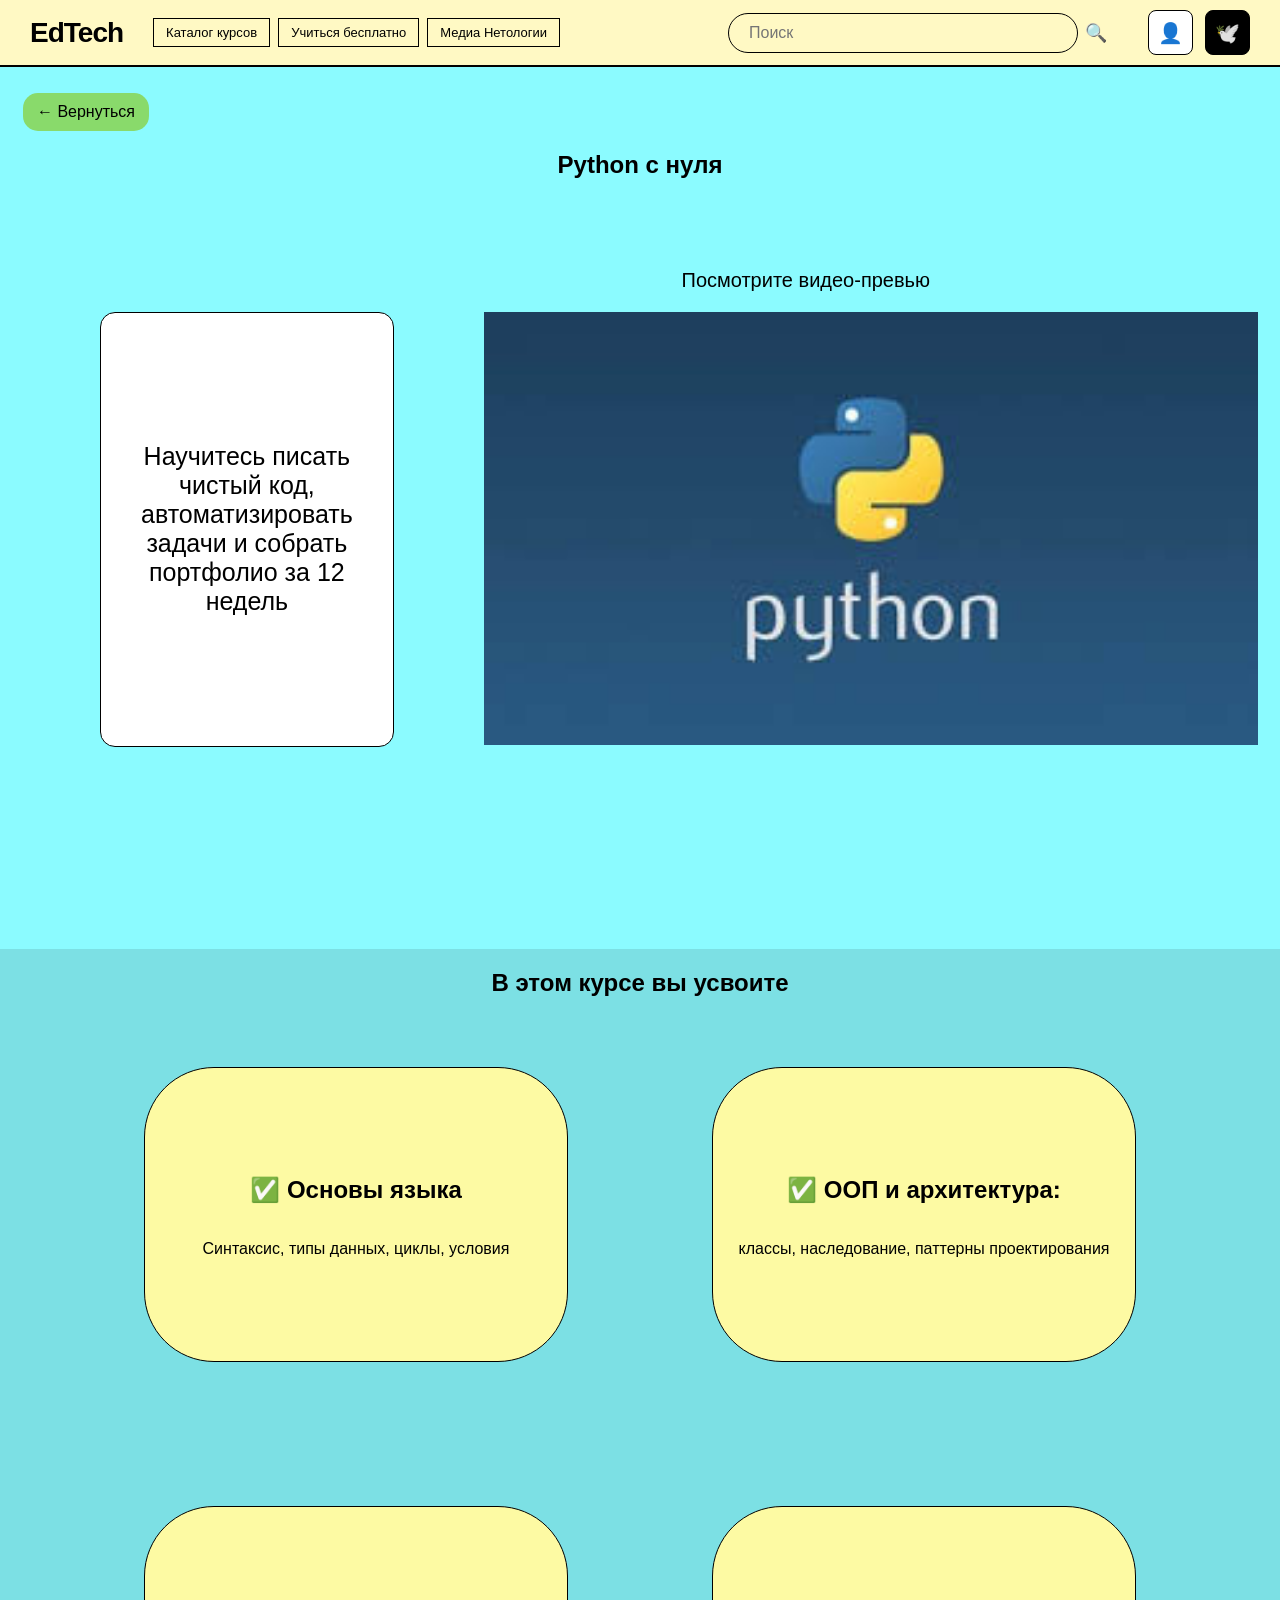
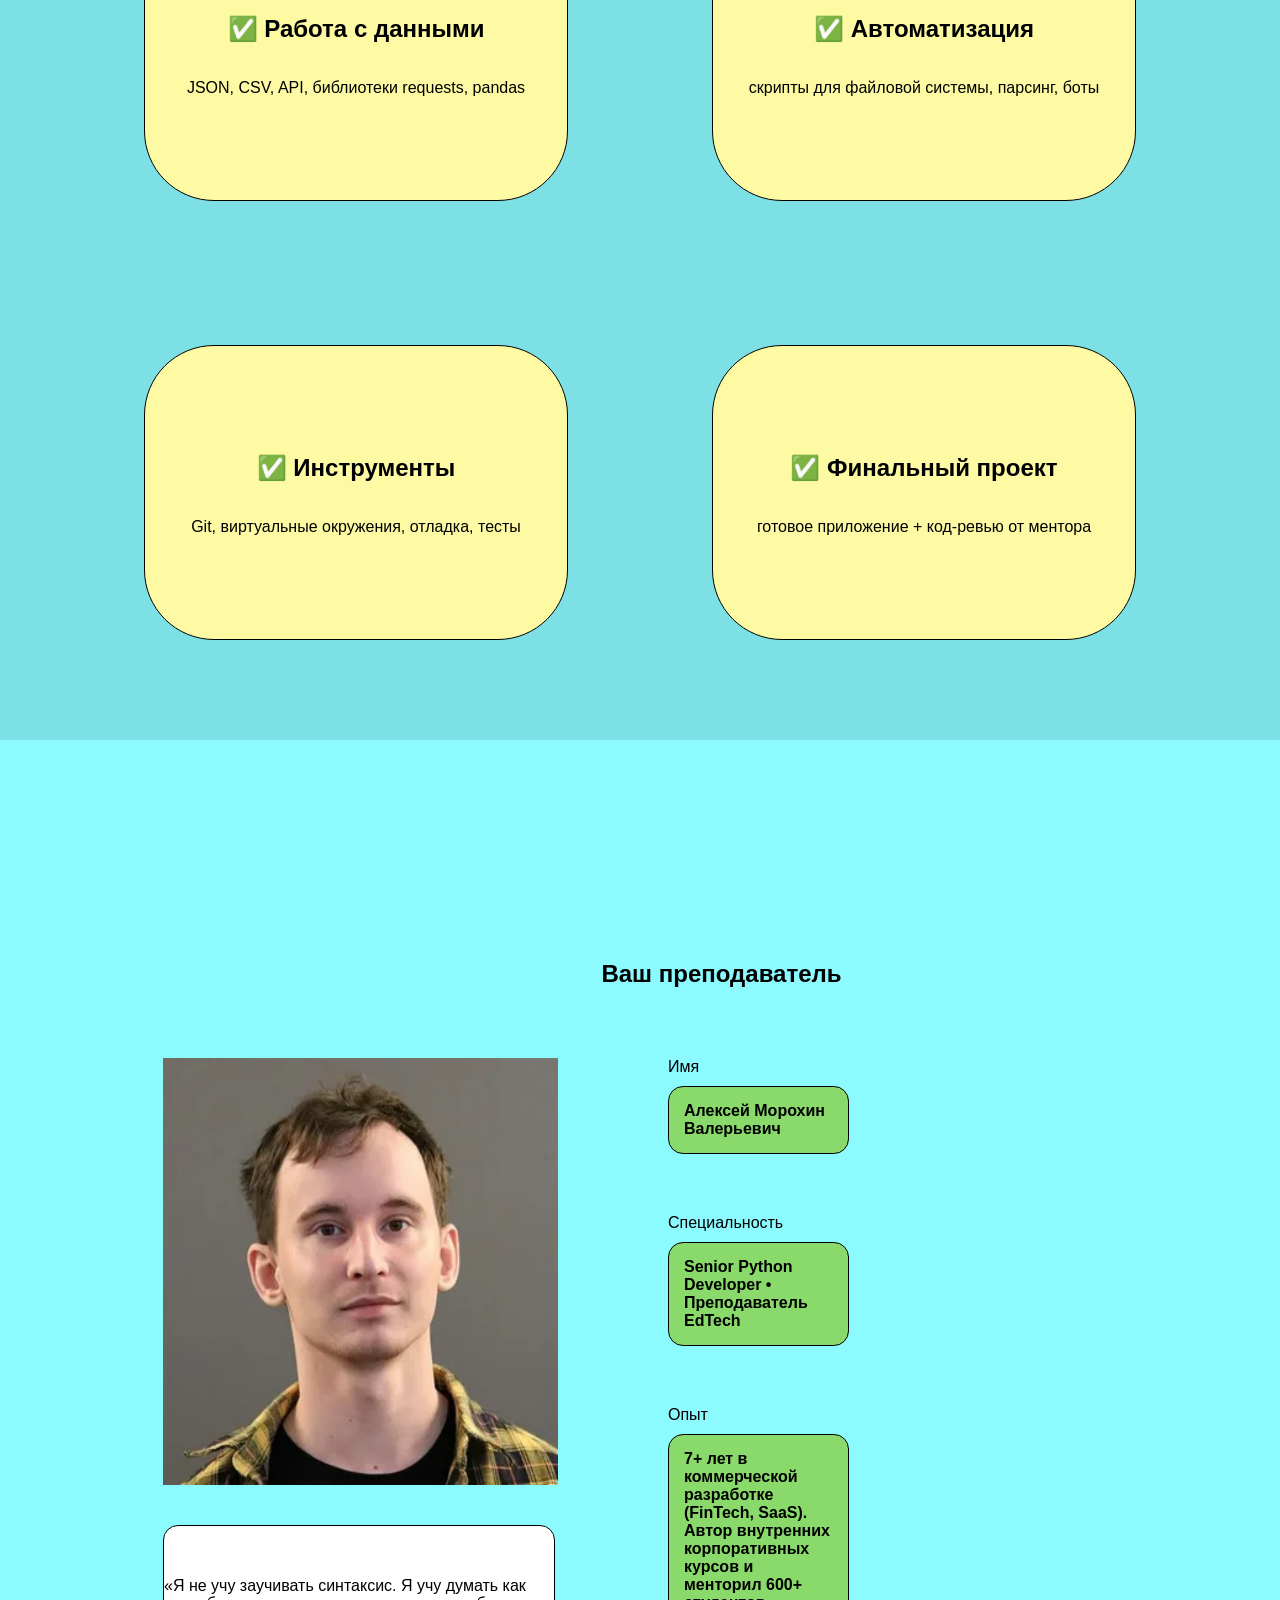
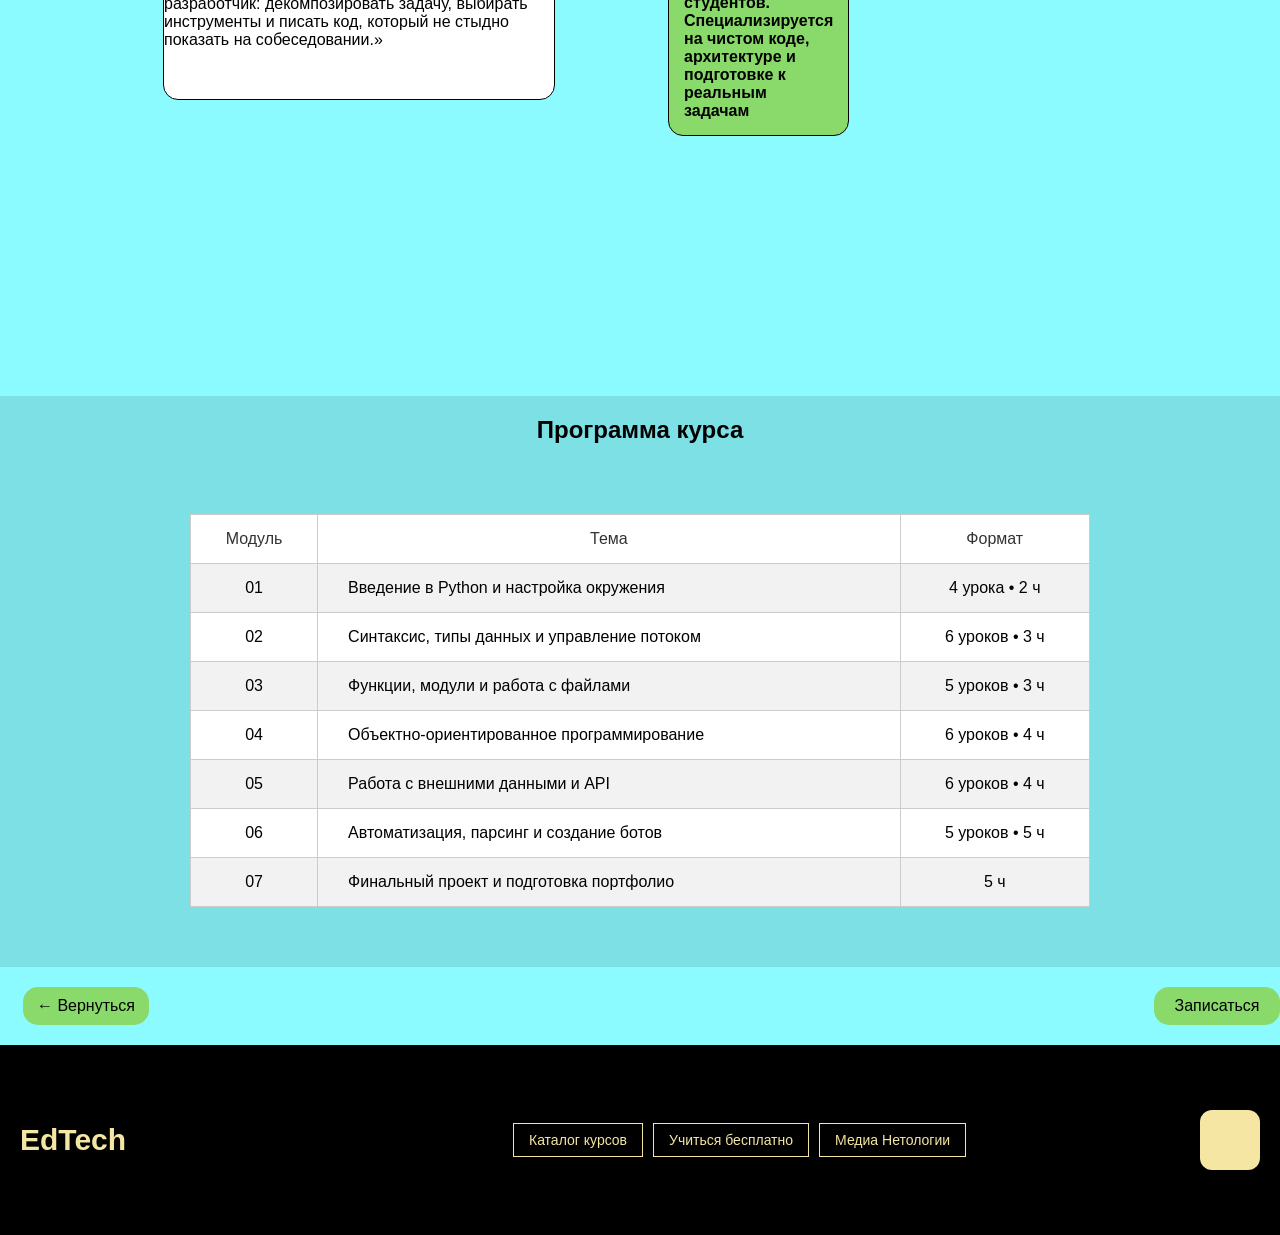
==== commit 43ced955: "рабочие кнопки 5" ====
--- a/course.html
+++ b/course.html
@@ -27,8 +27,8 @@
             </div>
 
             <div class="menu">
-                <a href="" class="icon_btn">👤</a>
-                <a href="" class="icon_btnk">🕊️</a>
+                <a href="profil.html" class="icon_btn">👤</a>
+                <a href="index.html" class="icon_btnk">🕊️</a>
             </div>
         </div>
     </header>
@@ -163,10 +163,9 @@
             <div class="footer-left">
                 <span class="footer-brand">EdTech</span>
                 <div class="icons">
-                    <a href=".">yt</a>
-                    <a href=".">vk</a>
-                    <a href=".">tg</a>
-                    <a href=".">wa</a>
+                    <img src="/image/github.png" alt="">
+                    <img src="./image/gmail.png" alt="">
+                    <img src="./image/vk.png" alt="">
                 </div>
             </div>
 
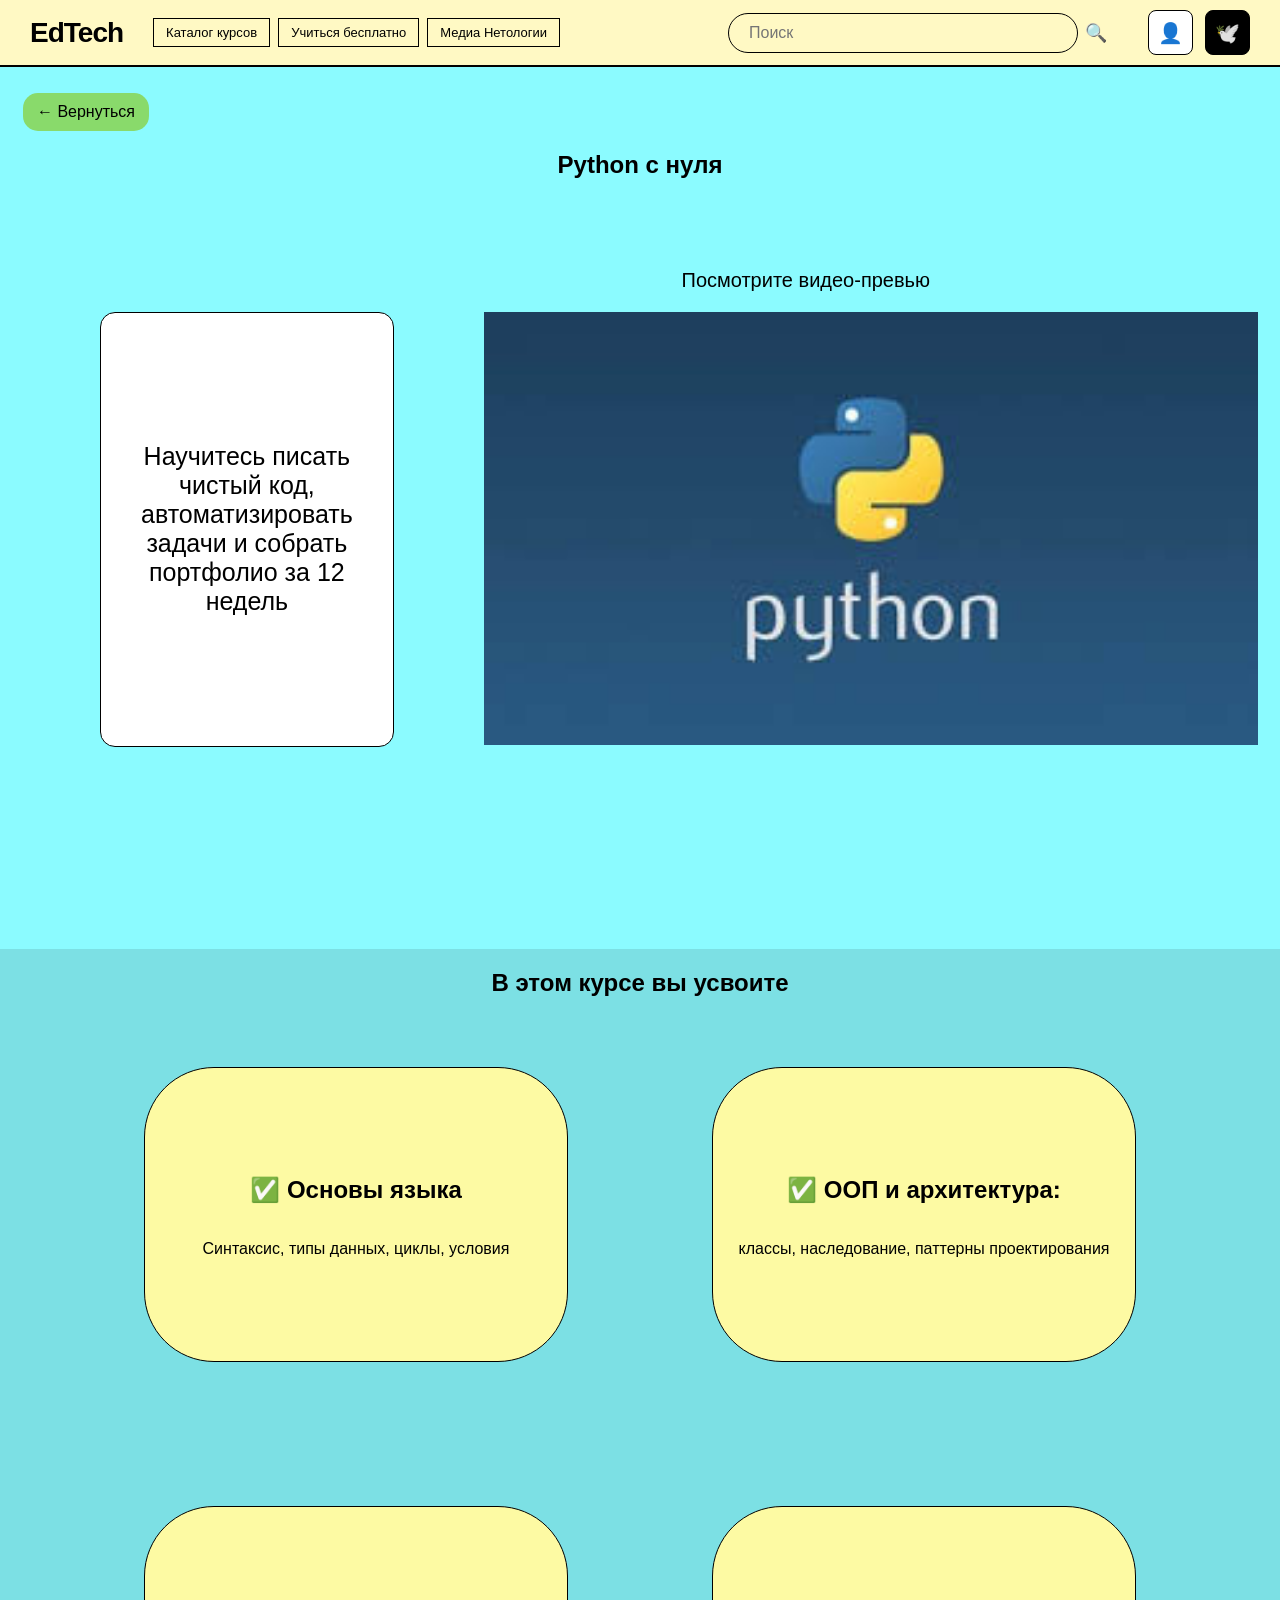
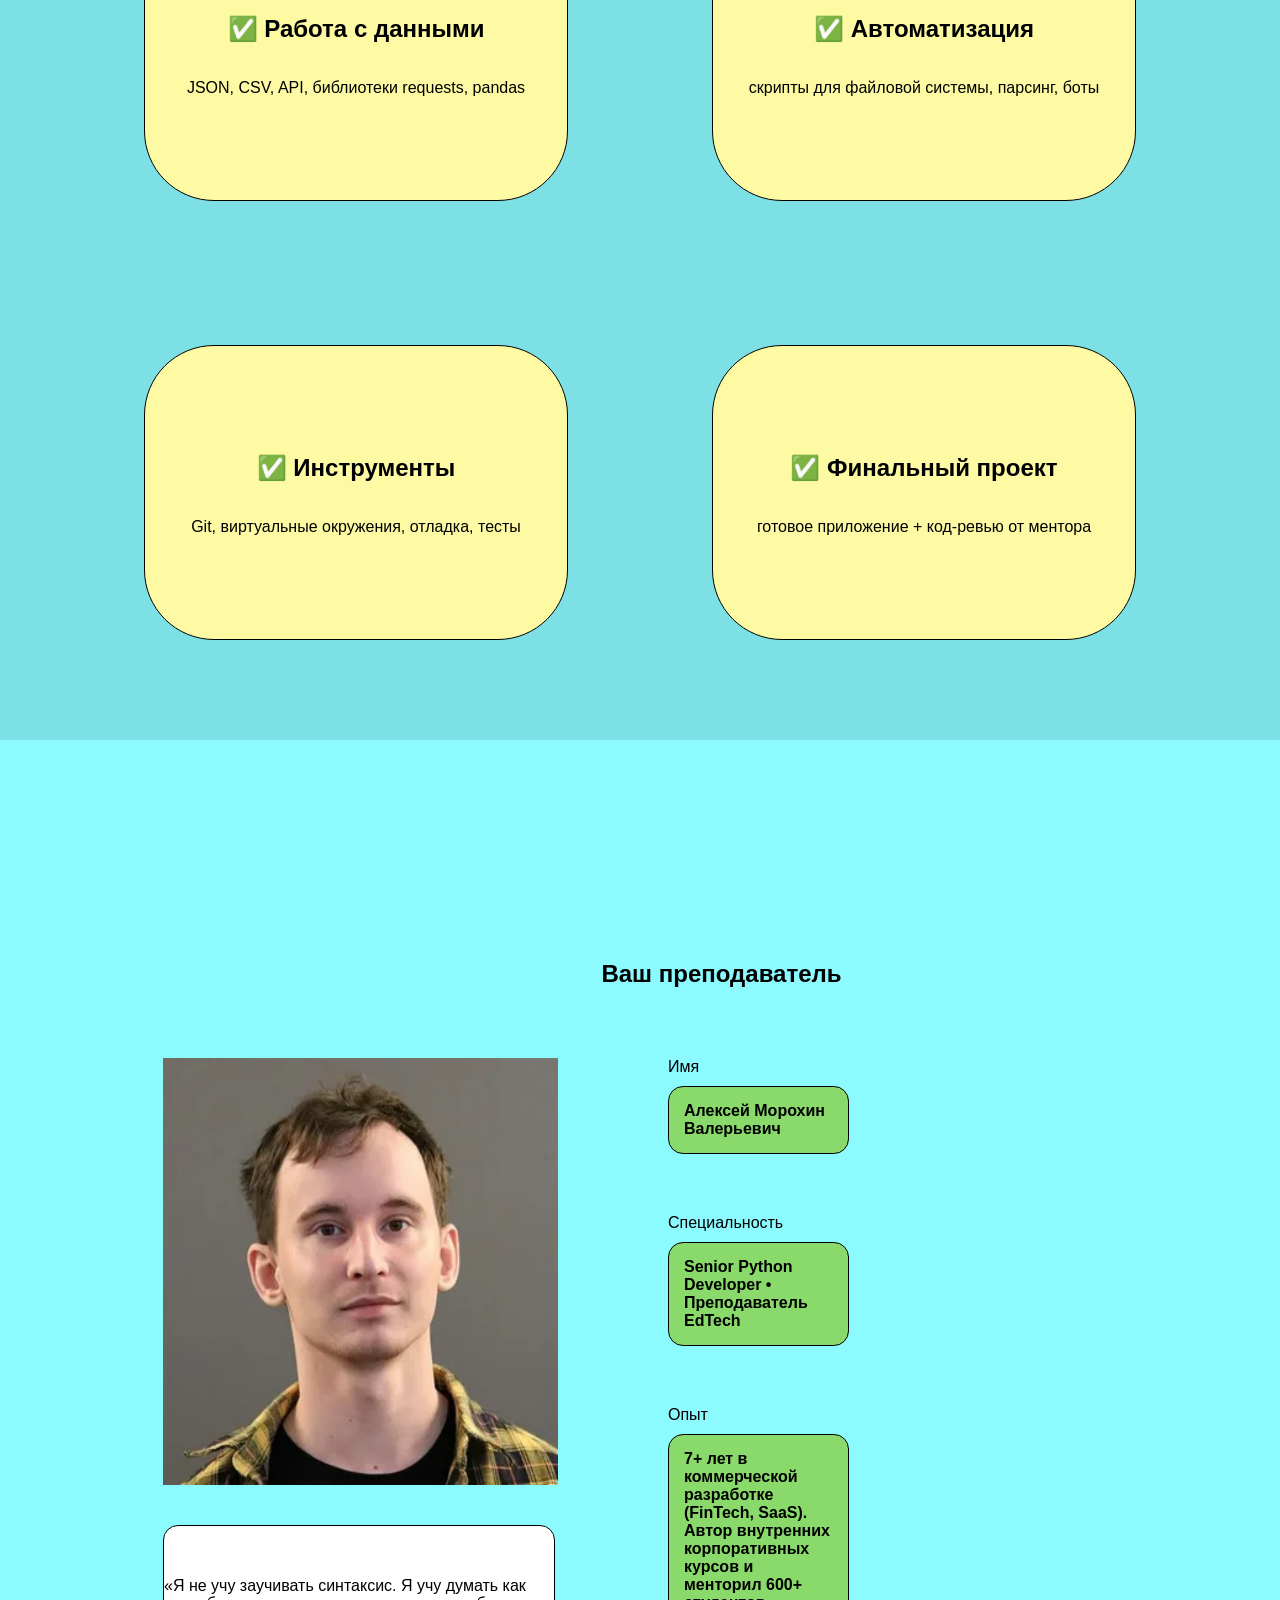
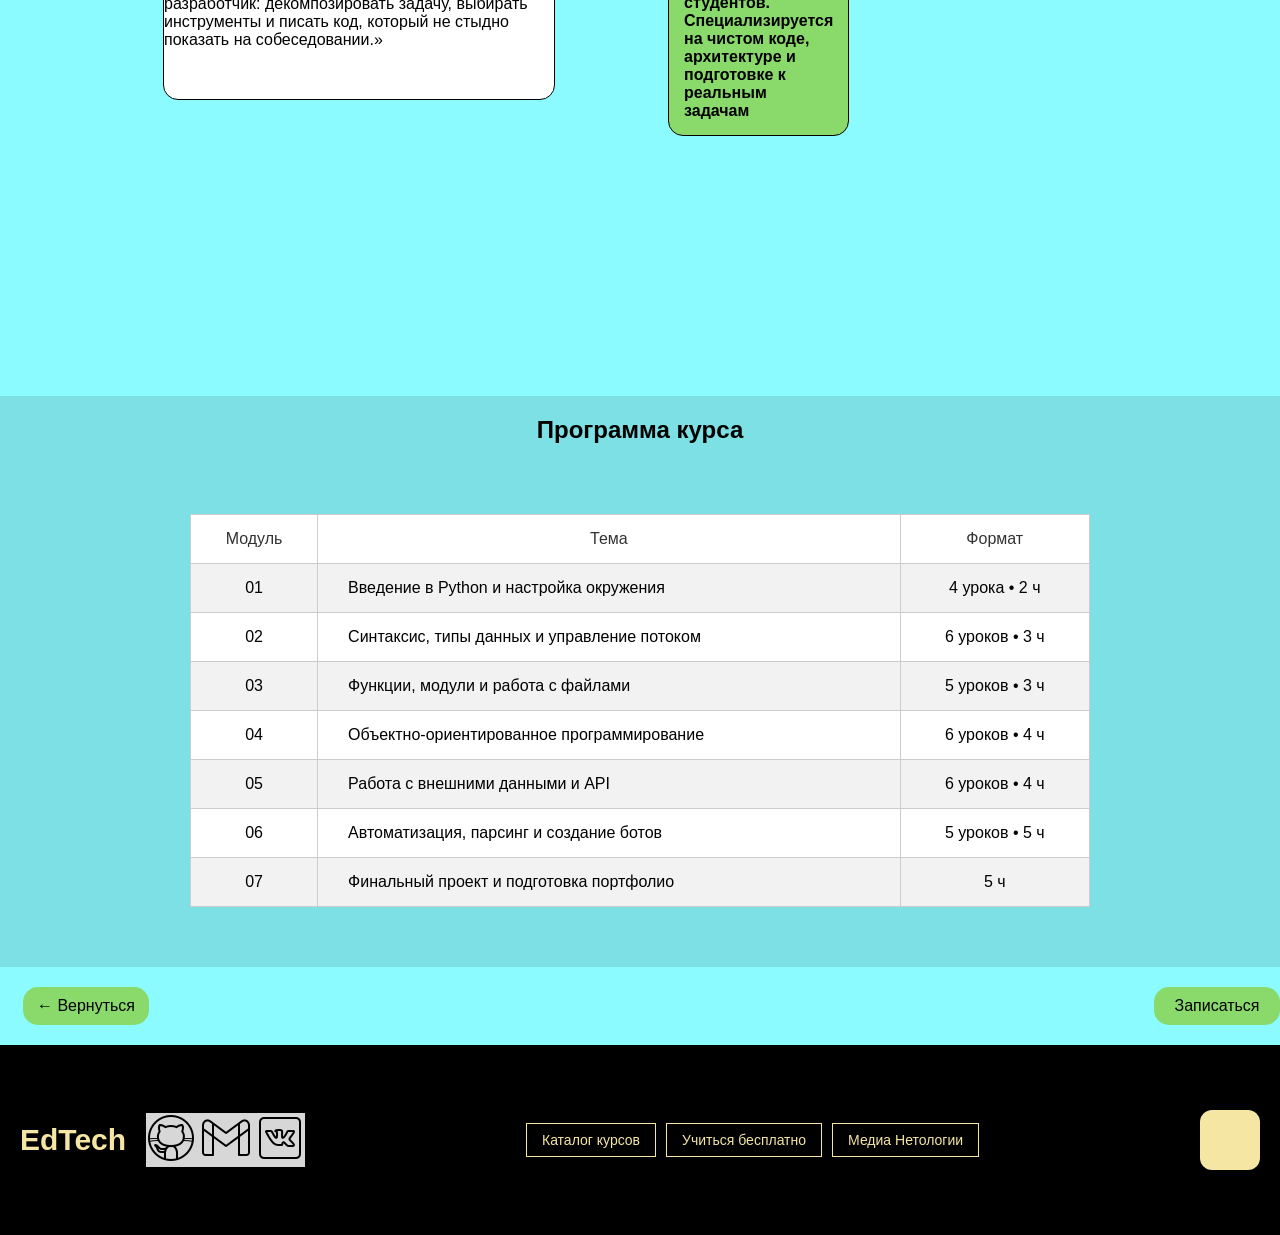
==== commit 78dda430: "иконки" ====
--- a/course.html
+++ b/course.html
@@ -163,9 +163,9 @@
             <div class="footer-left">
                 <span class="footer-brand">EdTech</span>
                 <div class="icons">
-                    <img src="/image/github.png" alt="">
-                    <img src="./image/gmail.png" alt="">
-                    <img src="./image/vk.png" alt="">
+                    <img src="/image/githubw.png" alt="">
+                    <img src="./image/gmailw.png" alt="">
+                    <img src="./image/vkw.png" alt="">
                 </div>
             </div>
 
--- a/style.css
+++ b/style.css
@@ -427,6 +427,9 @@
     display: flex;
     gap: 12px;
 }
+.icons{
+    background-color: rgb(216, 215, 215);
+}
 
 .icon_btn {
     display: flex;
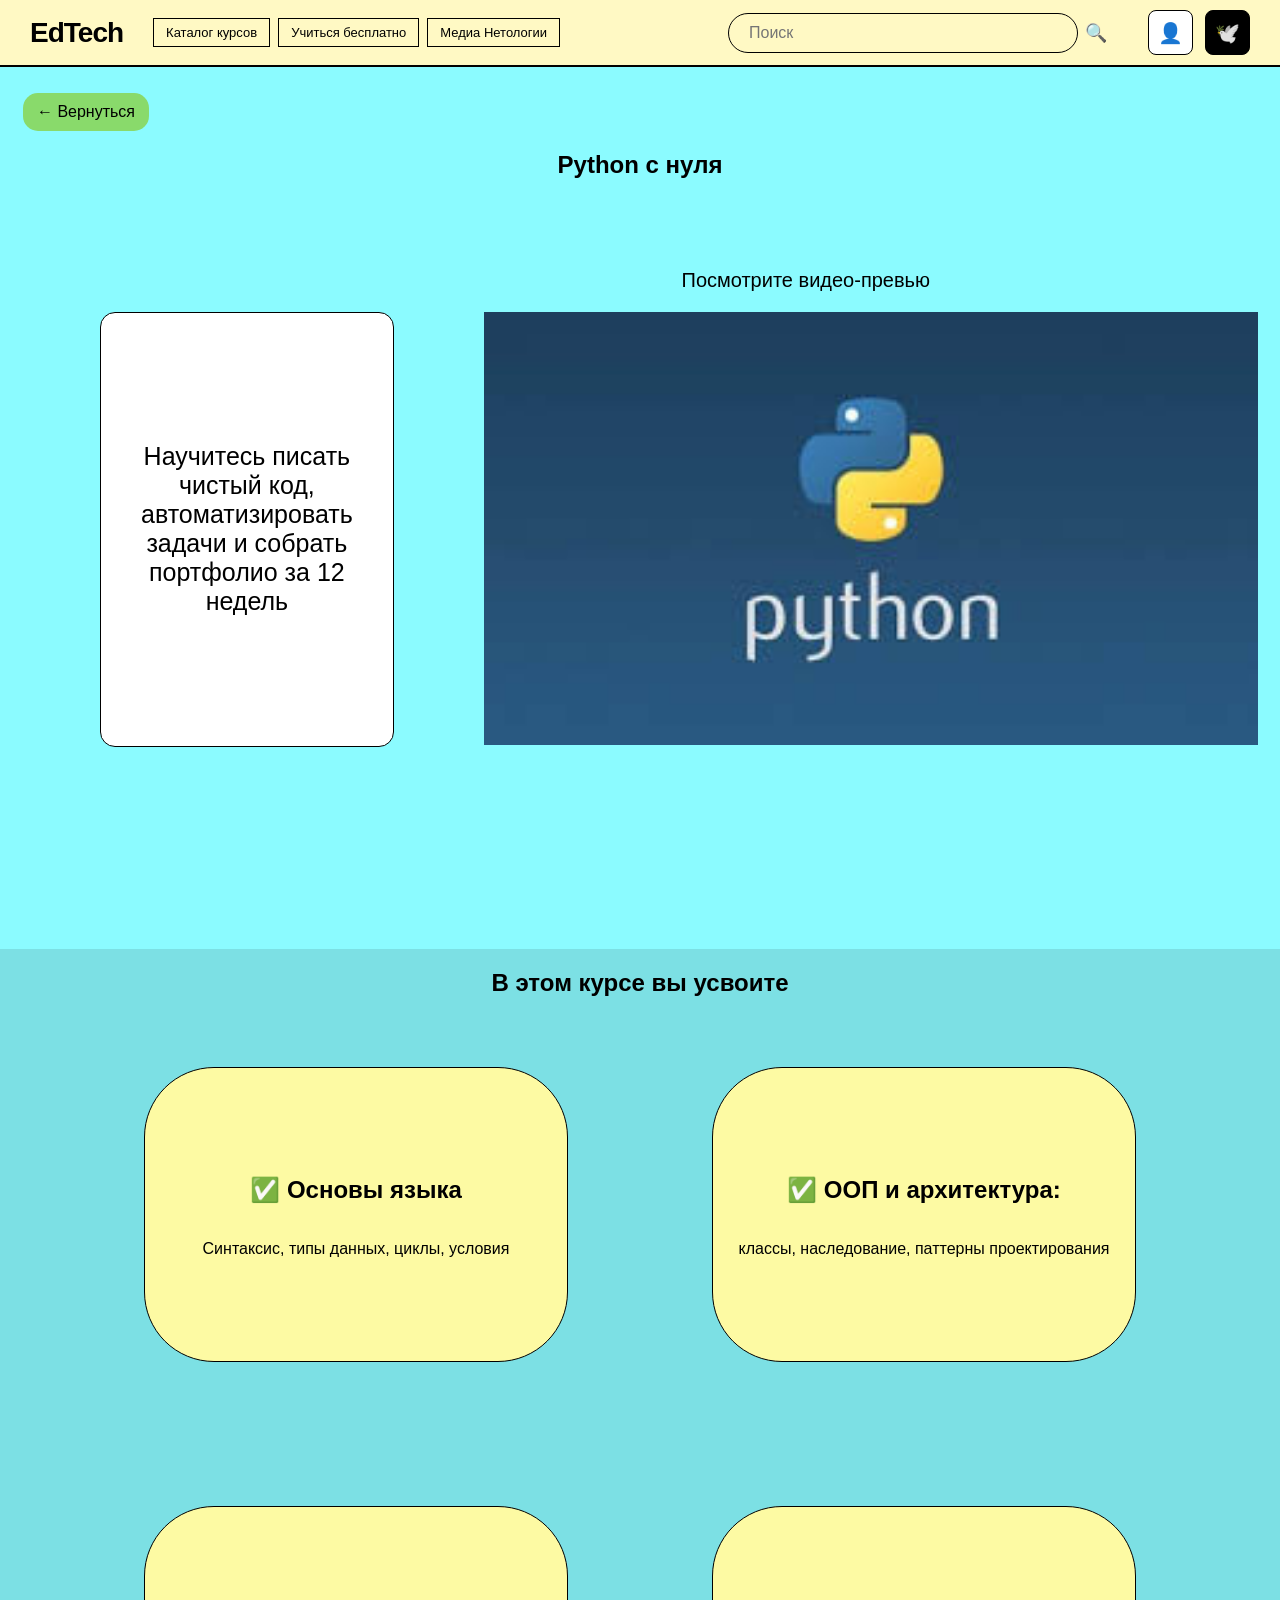
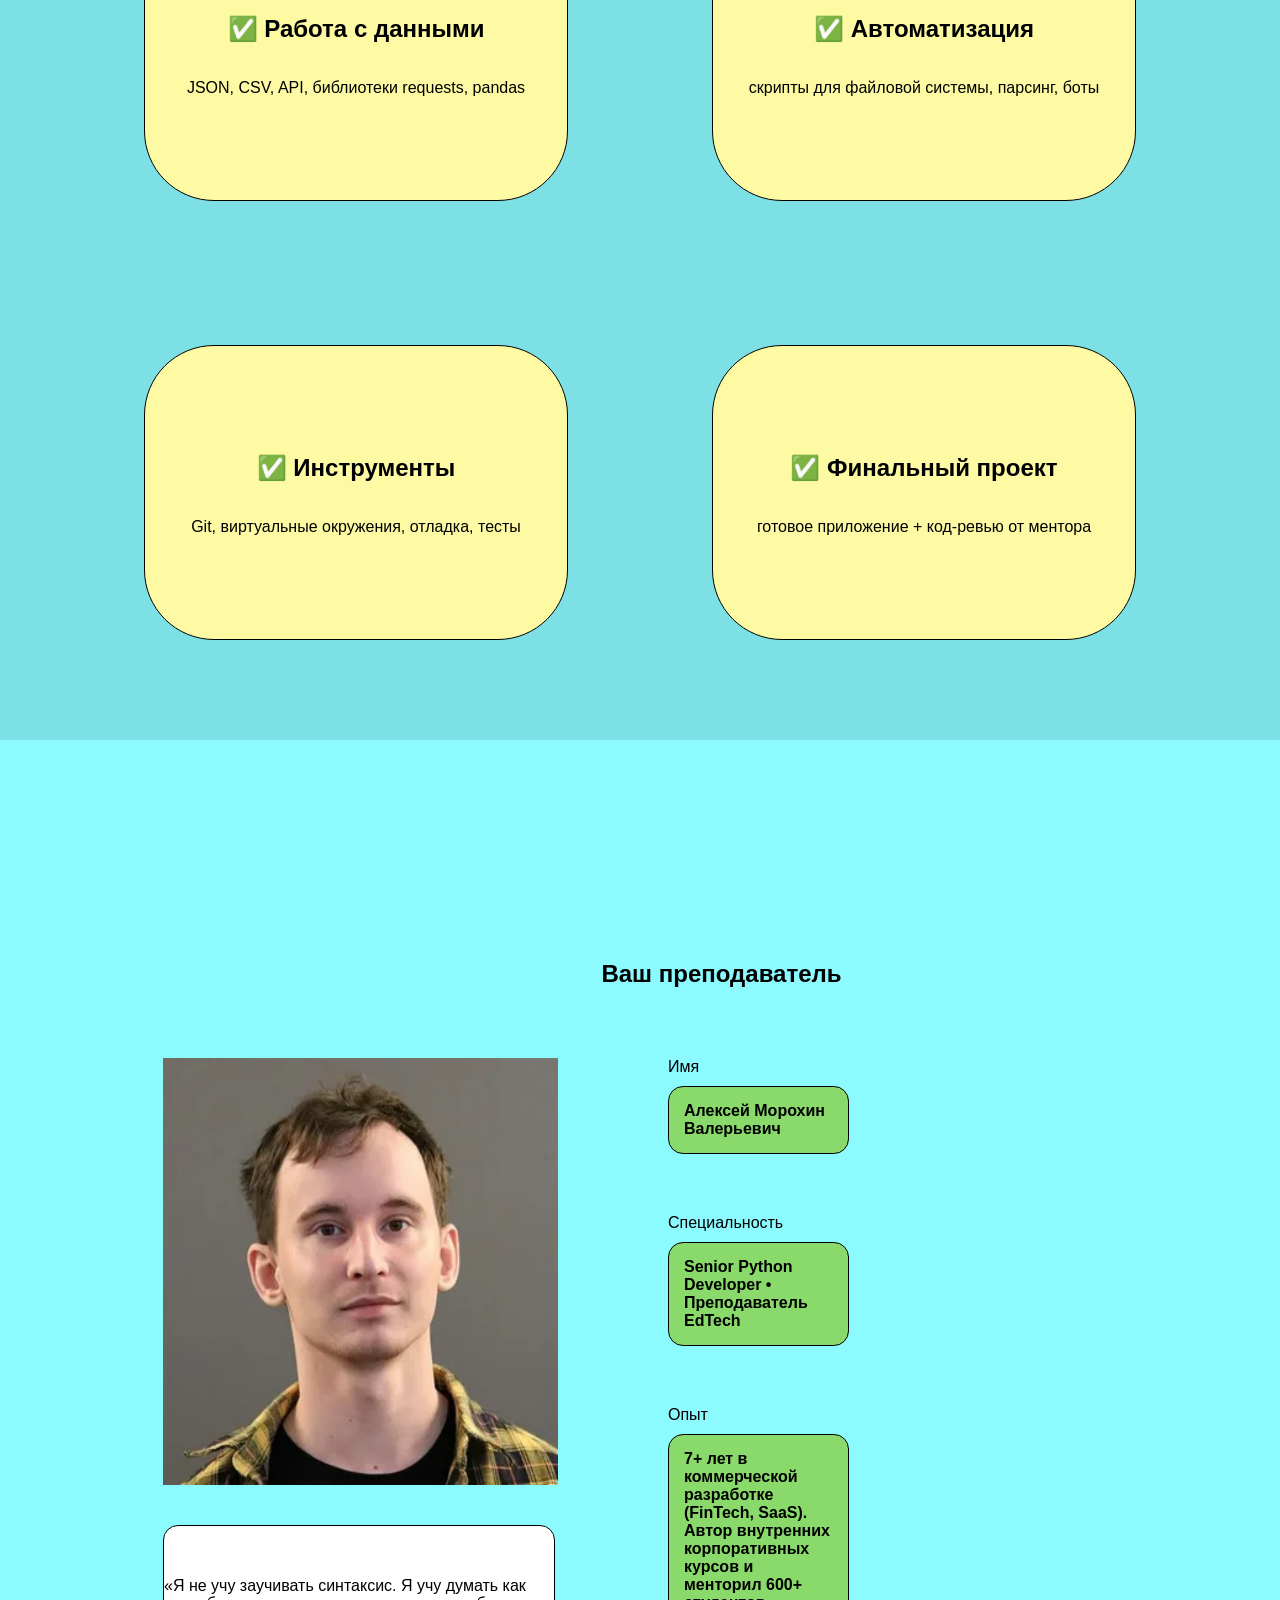
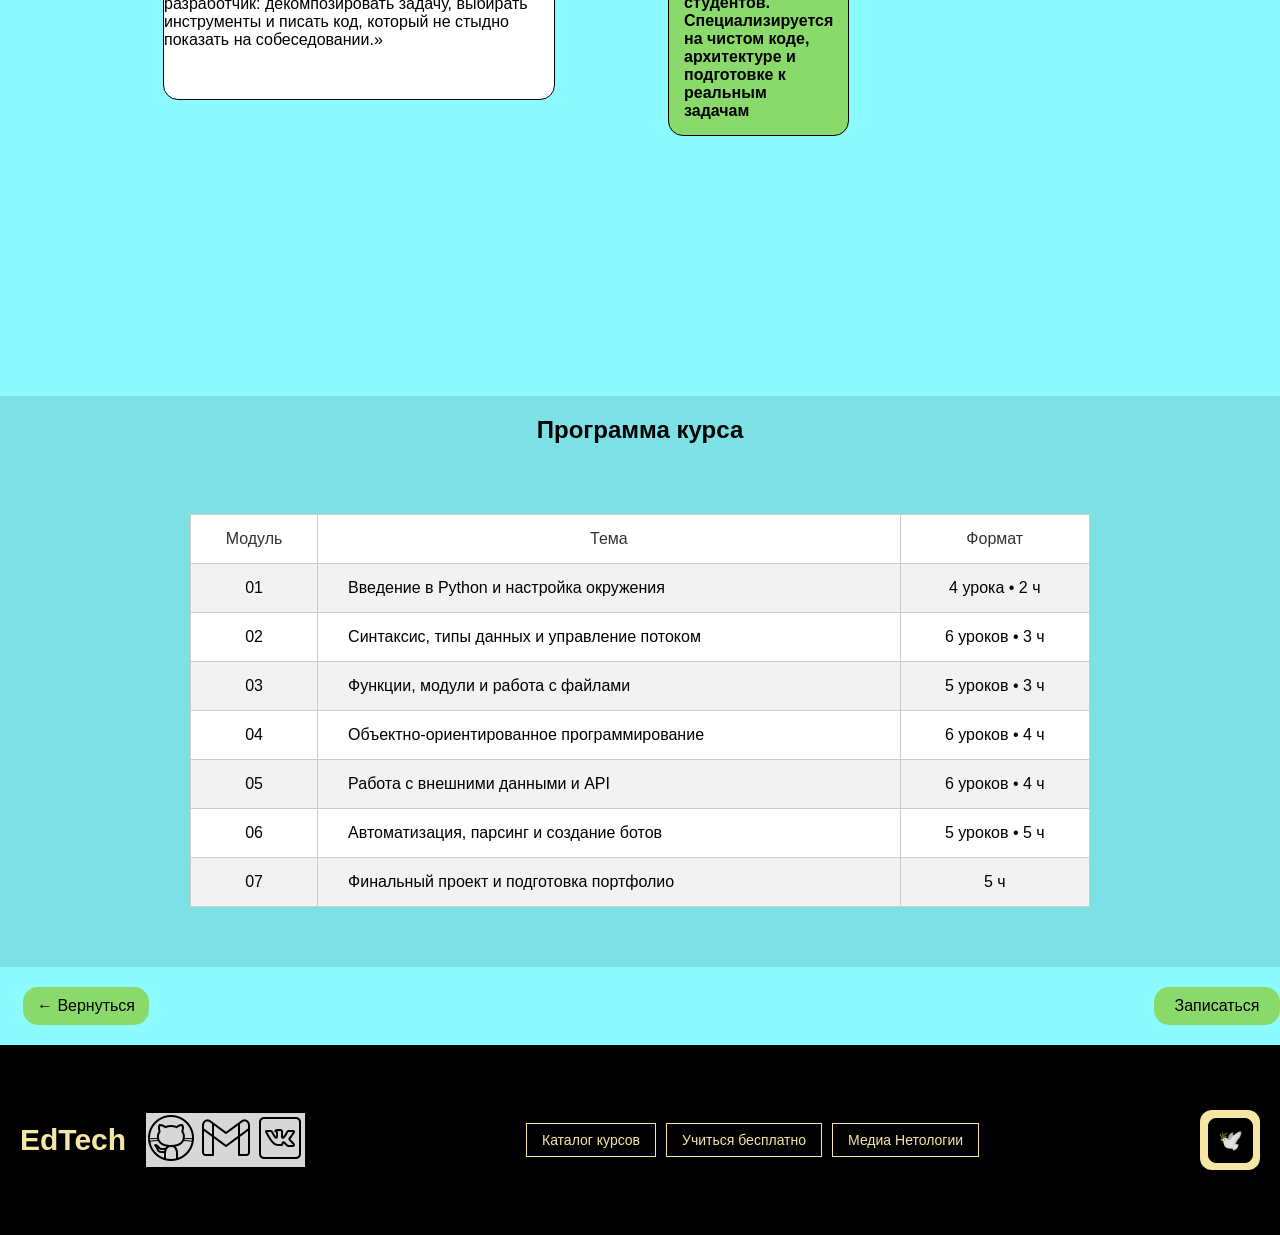
==== commit 73340f88: "иконки 2" ====
--- a/course.html
+++ b/course.html
@@ -179,7 +179,7 @@
 
             <div class="footer-right">
                 <div class="swift-logo">
-
+                    <a href="index.html" class="icon_btnk">🕊️</a>
                 </div>
             </div>
         </div>
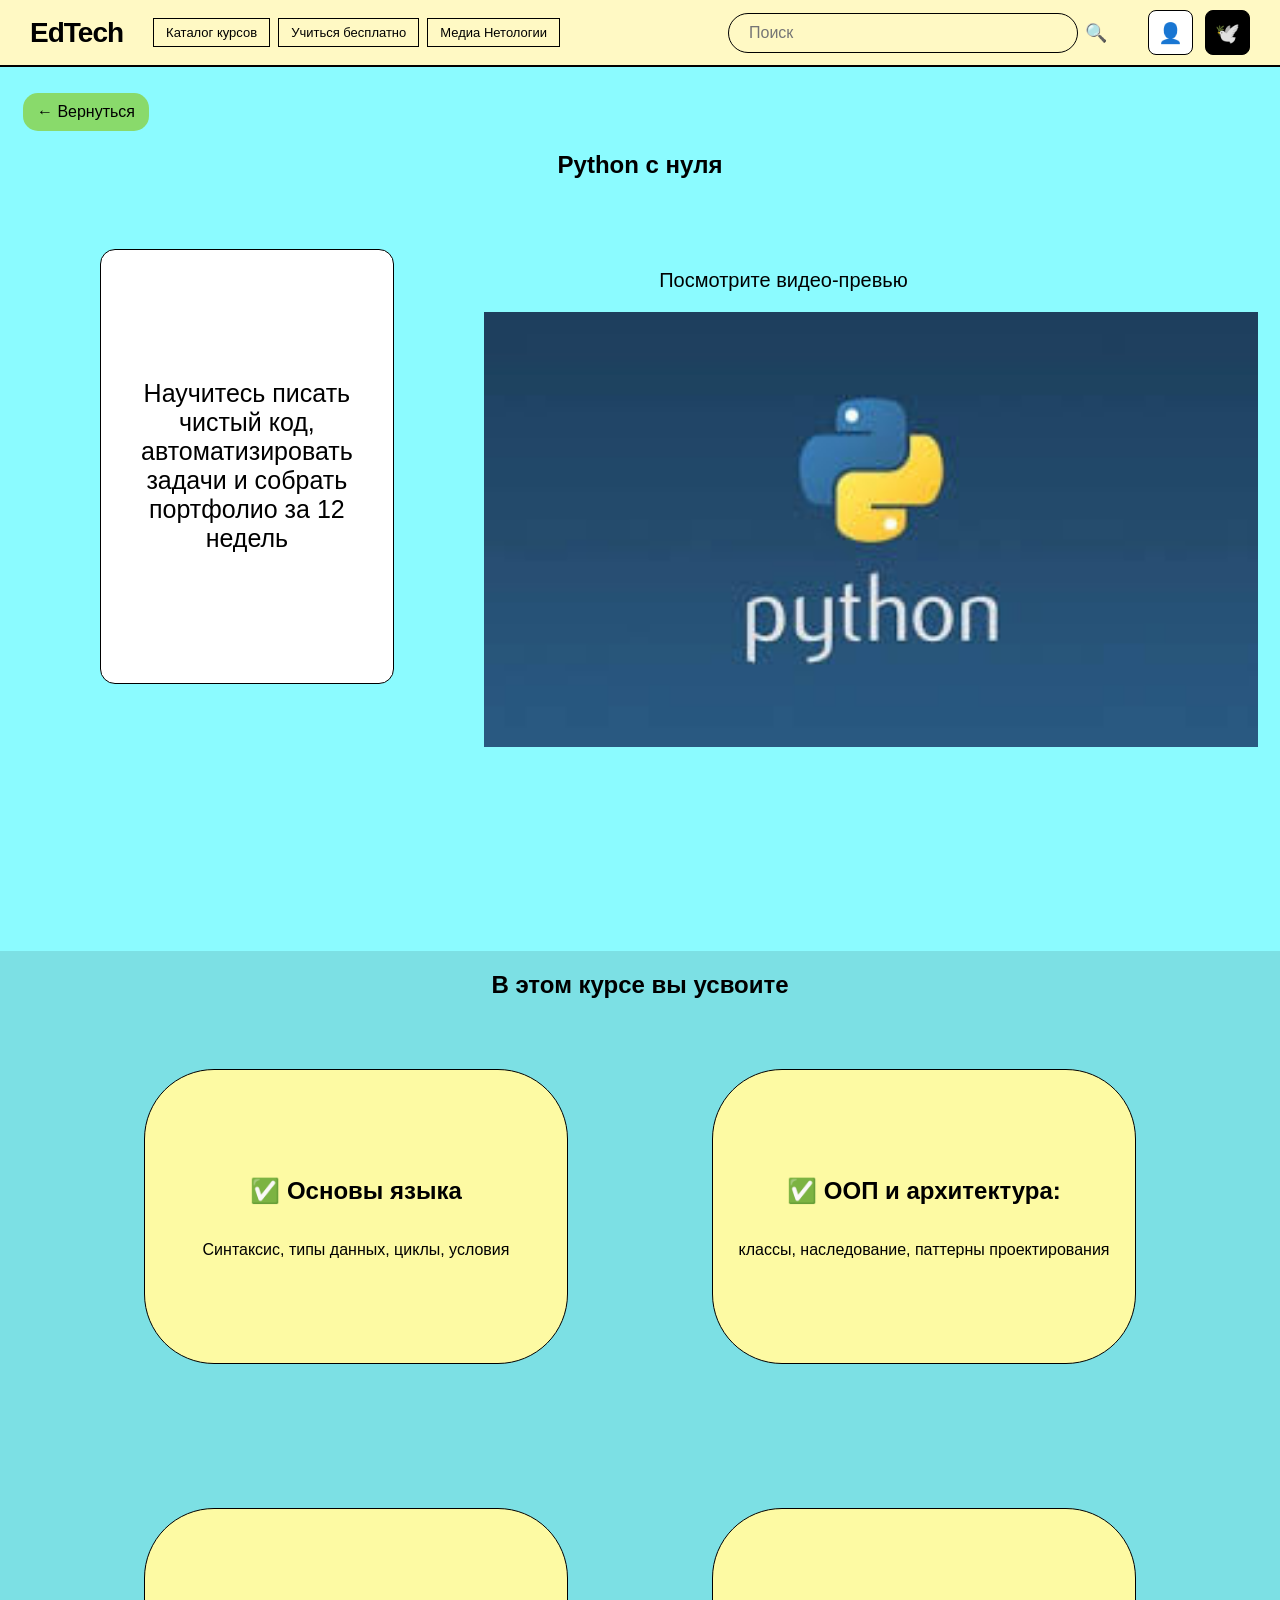
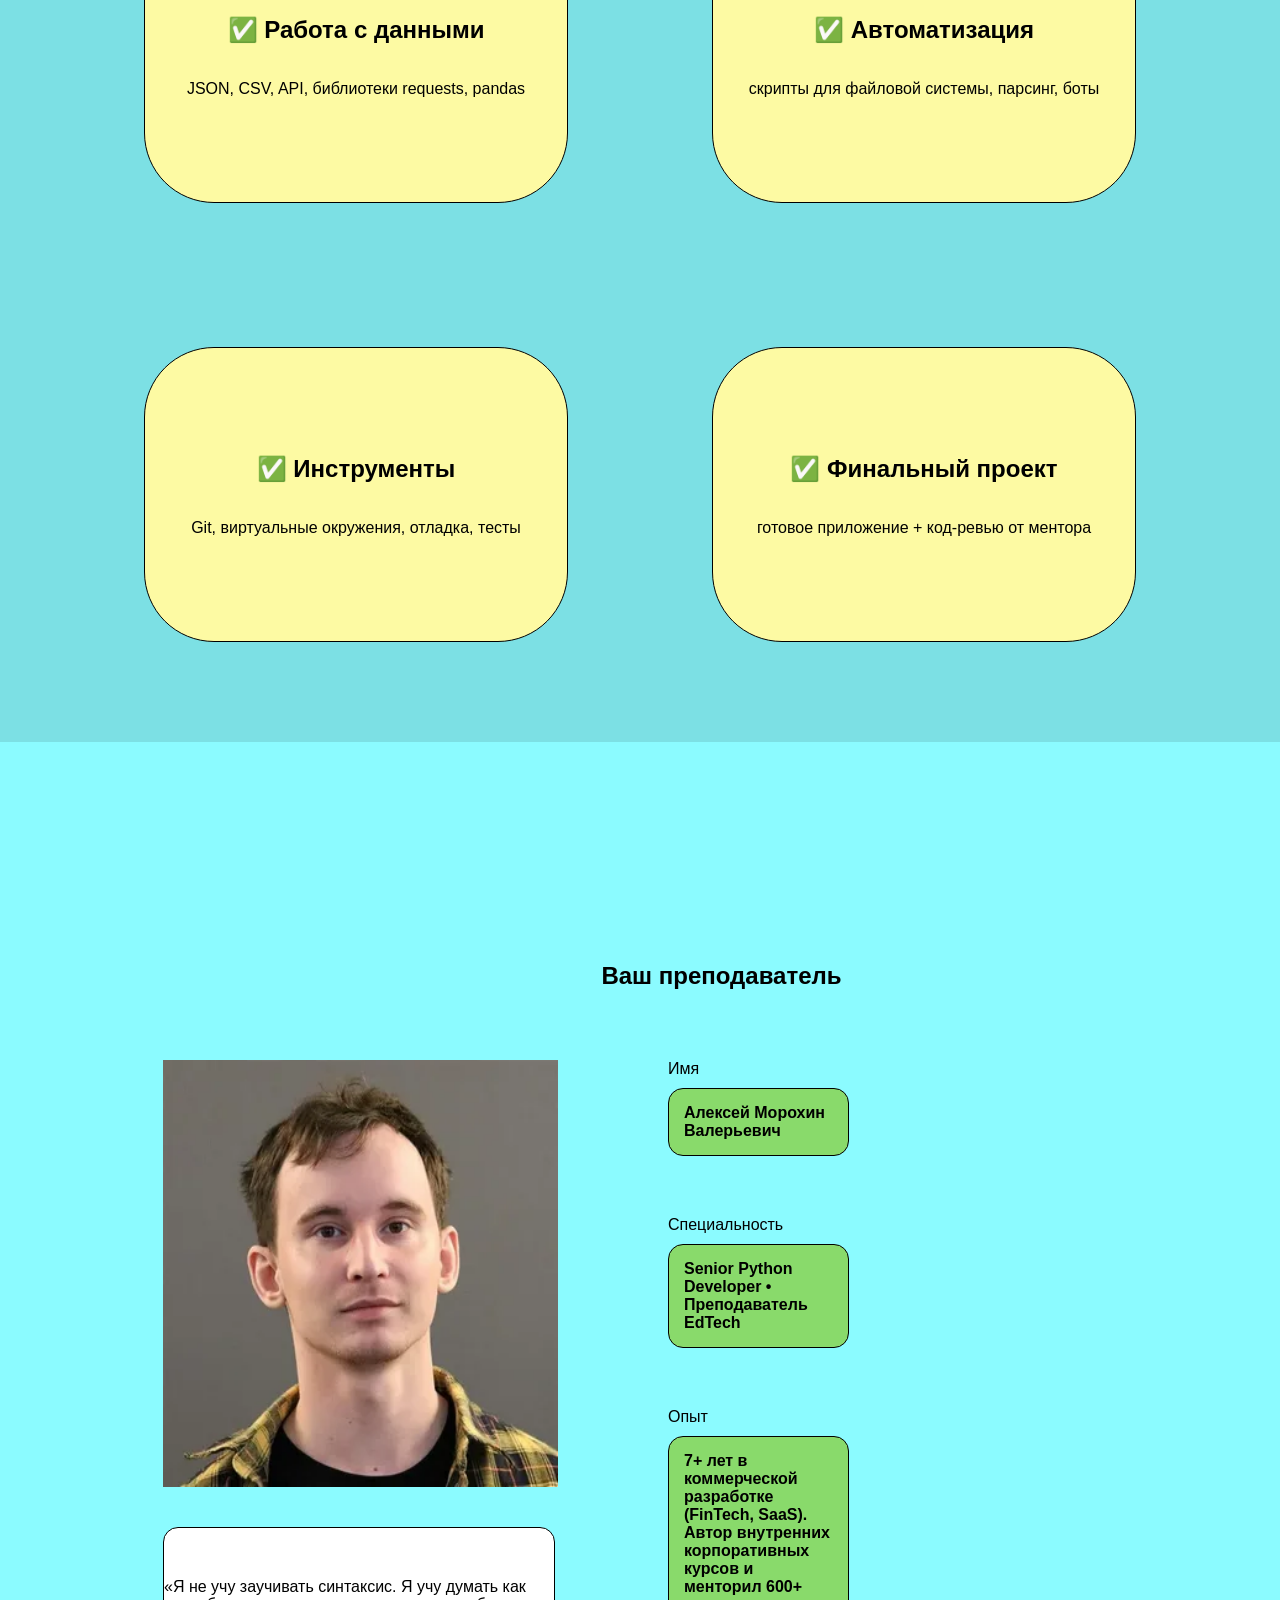
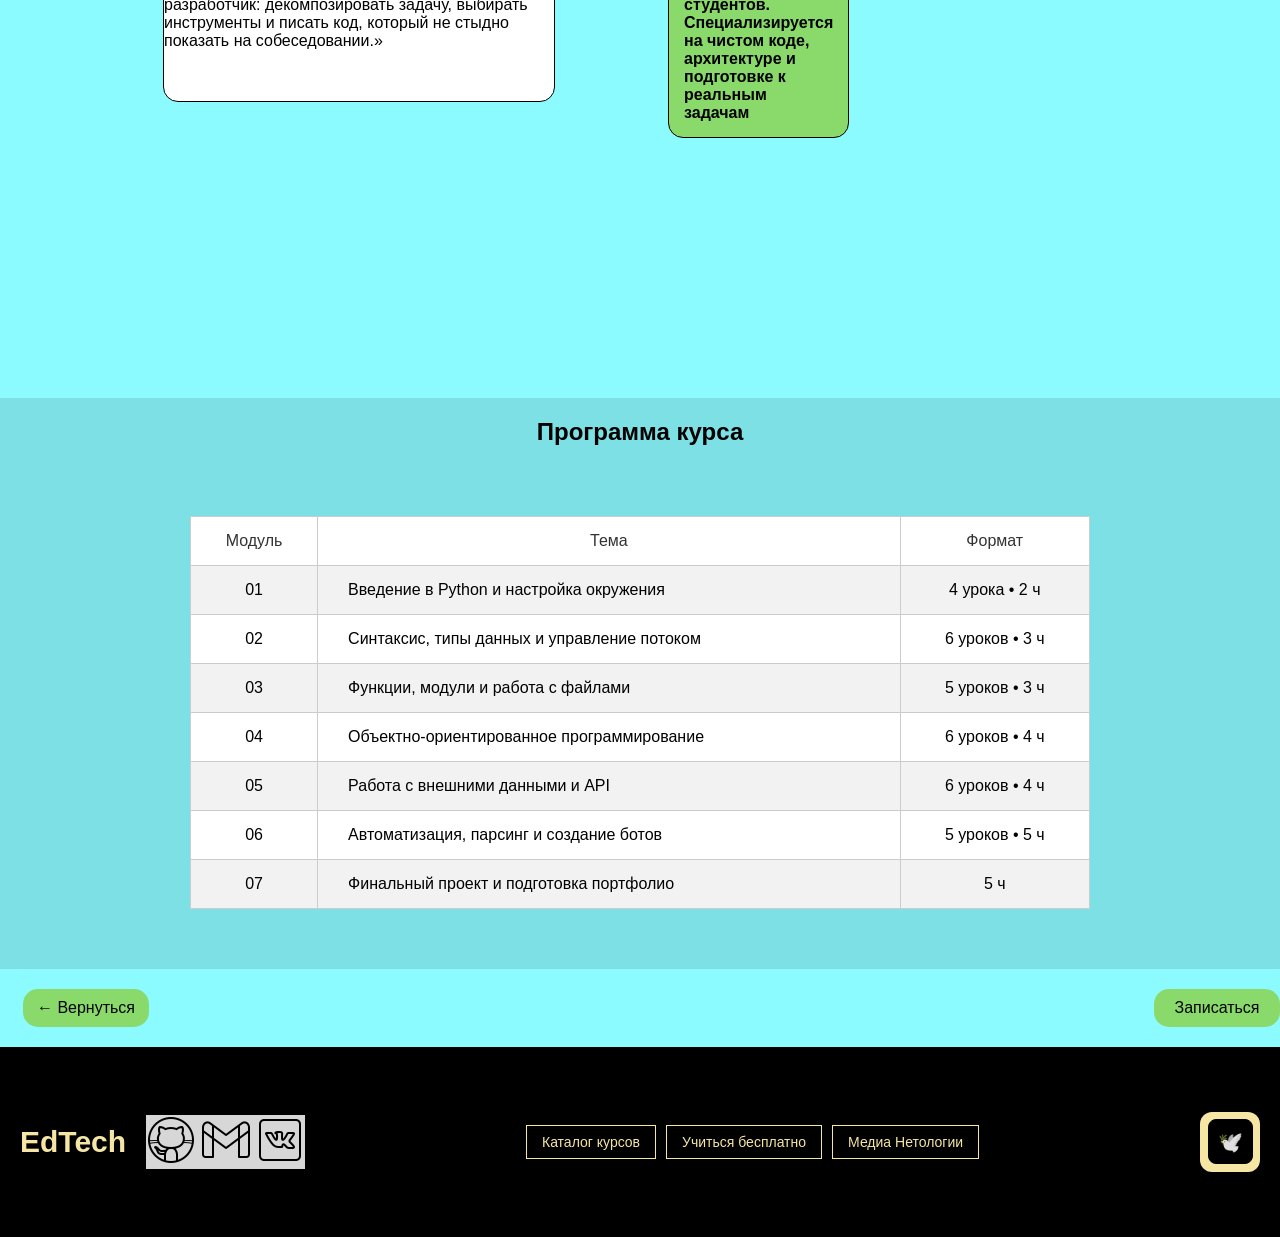
==== commit 911fbf97: "страница курса для мобилок" ====
--- a/course.html
+++ b/course.html
@@ -38,12 +38,13 @@
         <section class="courseSection1">
             <a href="main.html" class="backBtn">← Вернуться</a>
             <h1>Python с нуля</h1>
-            <p>Посмотрите видео-превью</p>
+            
             <div>
                 <div class="section1Text">
                     <label>Научитесь писать чистый код, автоматизировать задачи и собрать портфолио за 12 недель</label>
                 </div>
                 <div>
+                    <p>Посмотрите видео-превью</p>
                     <img src="./image/python.jpeg" alt="">
                 </div>
             </div>
@@ -147,7 +148,7 @@
                     </tr>
                 </tbody>
             </table>
-            
+
         </section>
         <div class="courseBtn">
             <a href="main.html" class="backBtn">← Вернуться</a>
--- a/style.css
+++ b/style.css
@@ -182,7 +182,7 @@
 
 .courseSection1 img {
     width: 774px;
-    height: 435;
+    height: 435px;
 }
 
 .courseSection1 p {
@@ -834,4 +834,47 @@
 .profcont1 > span{
     margin-right: 80px;
 
+}
+@media(max-width: 720px){
+
+.courseSection1 img {
+    width: 400px;
+    height: 200px;
+} 
+
+.section1Text {
+    background-color: white;
+    border: 1px solid black;
+    border-radius: 15px;
+    width: 300px;
+    height: 200px;
+    display: flex;
+    justify-content: center;    
+    align-items: center;
+    padding: 0 40px;
+    text-align: center;
+} 
+
+.section1Text label{
+    font-size: 15px;
+}
+
+.courseSection1>div {
+    width: 100%;
+    display: flex;
+    padding-left: 20px;
+    padding-right: 20px;
+    flex-direction: column;
+    justify-content: center;
+    align-items: center;
+    gap: 30px;
+}
+.courseSection1 p {
+    width: 100%;
+    display: flex;
+    justify-content: center;
+    padding-right: 0;
+    font-size: 20px;
+}
+
 }
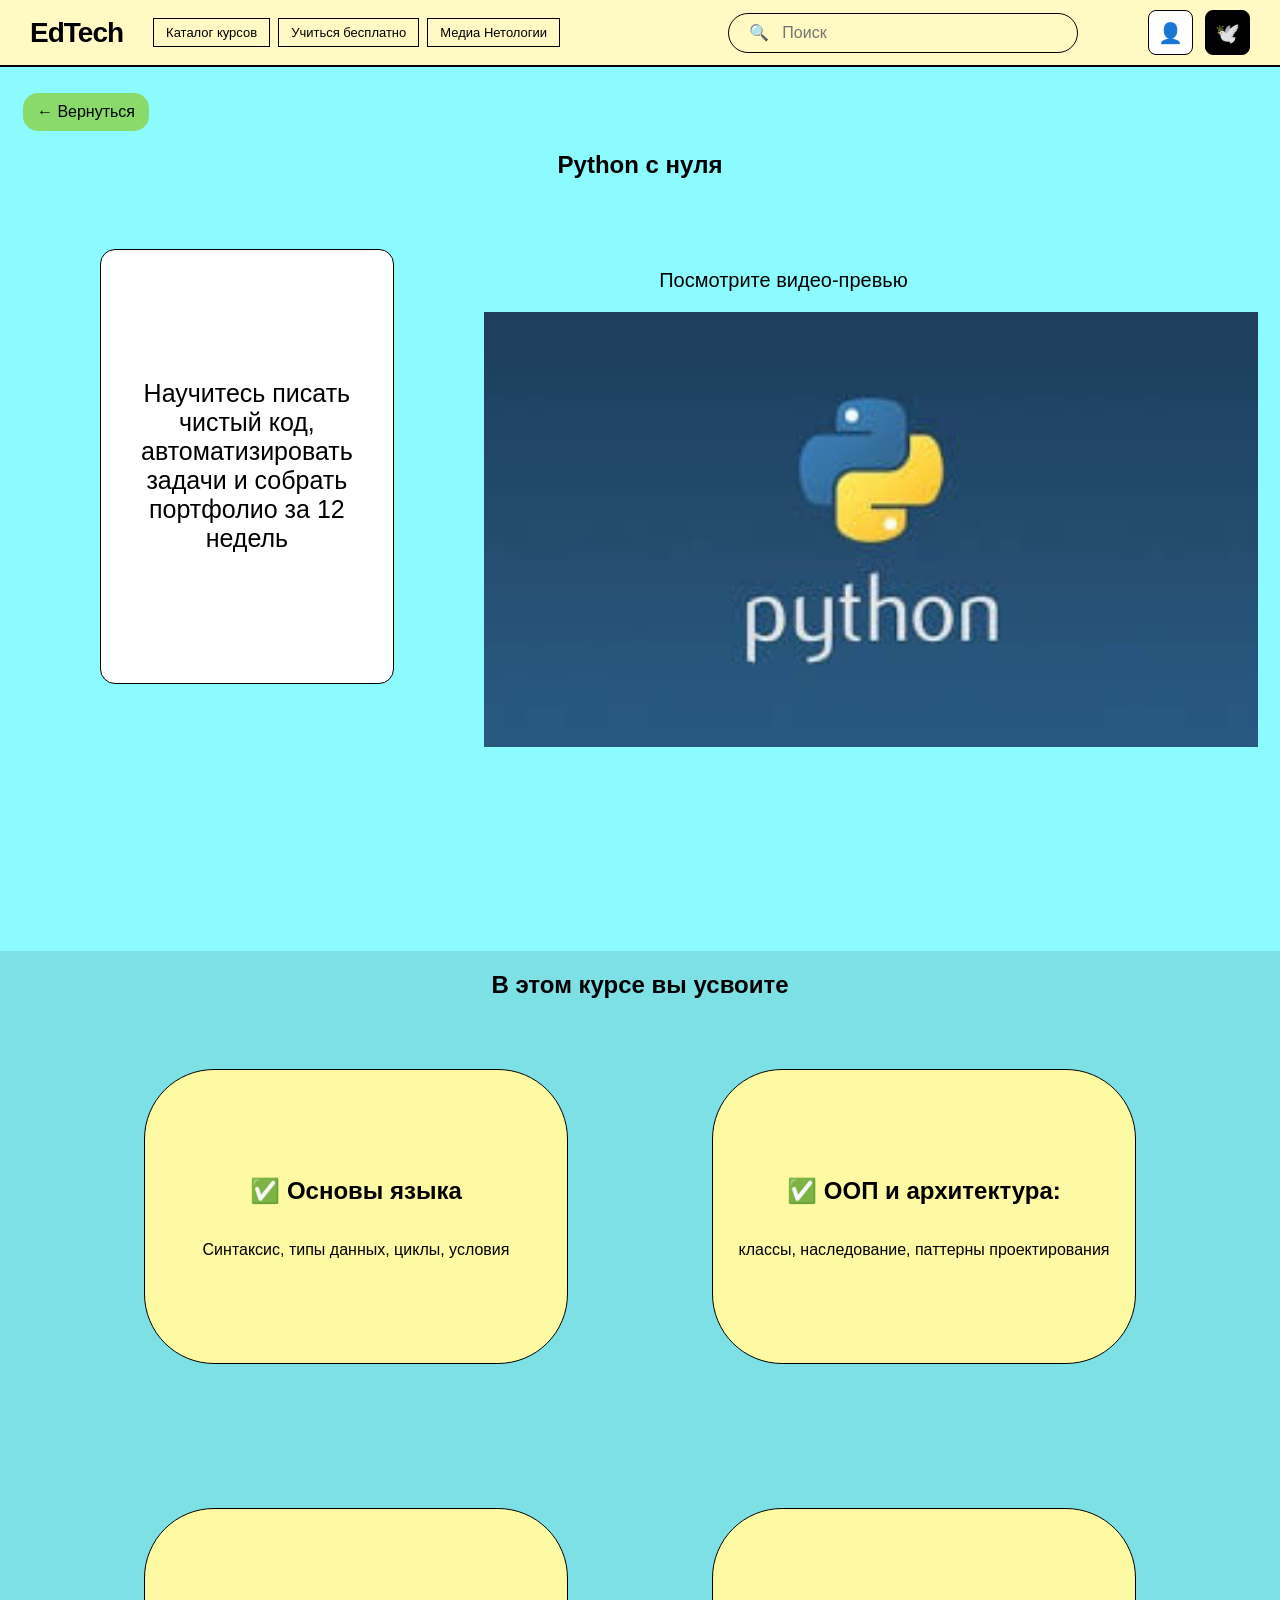
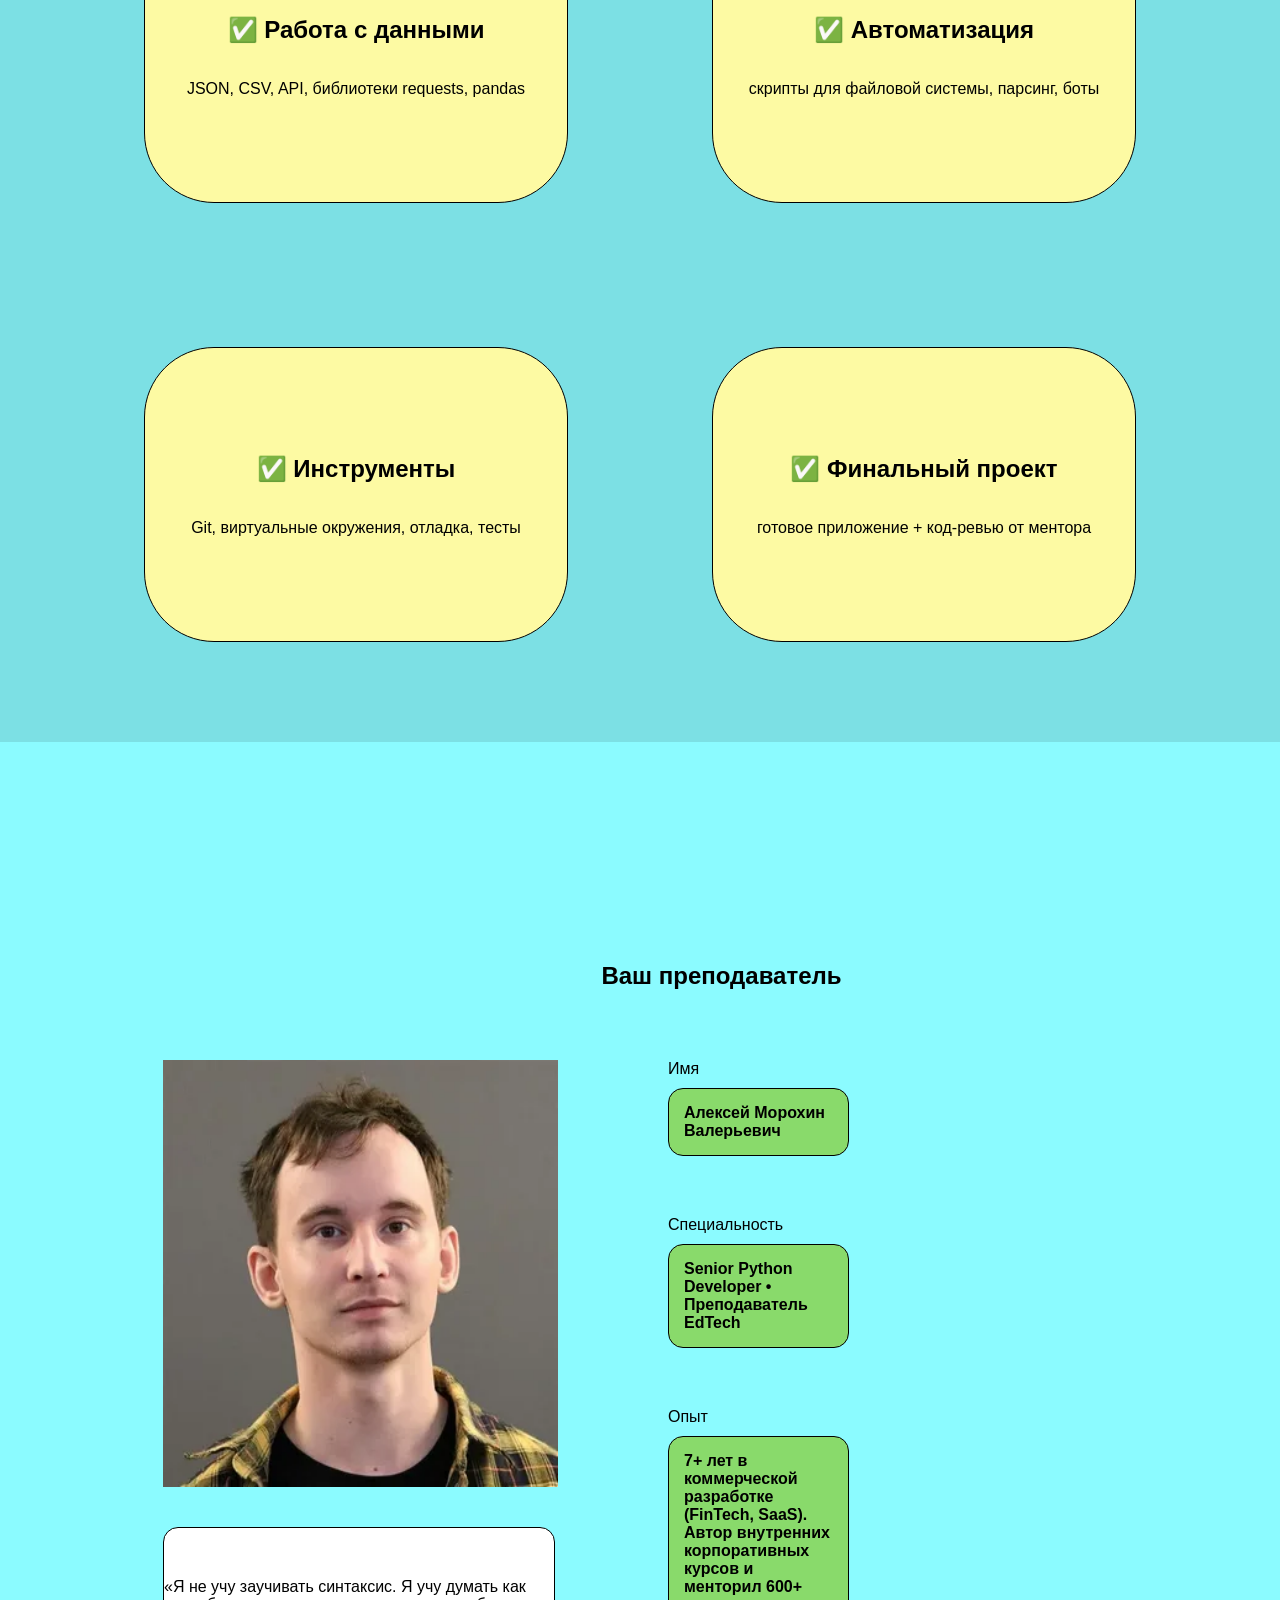
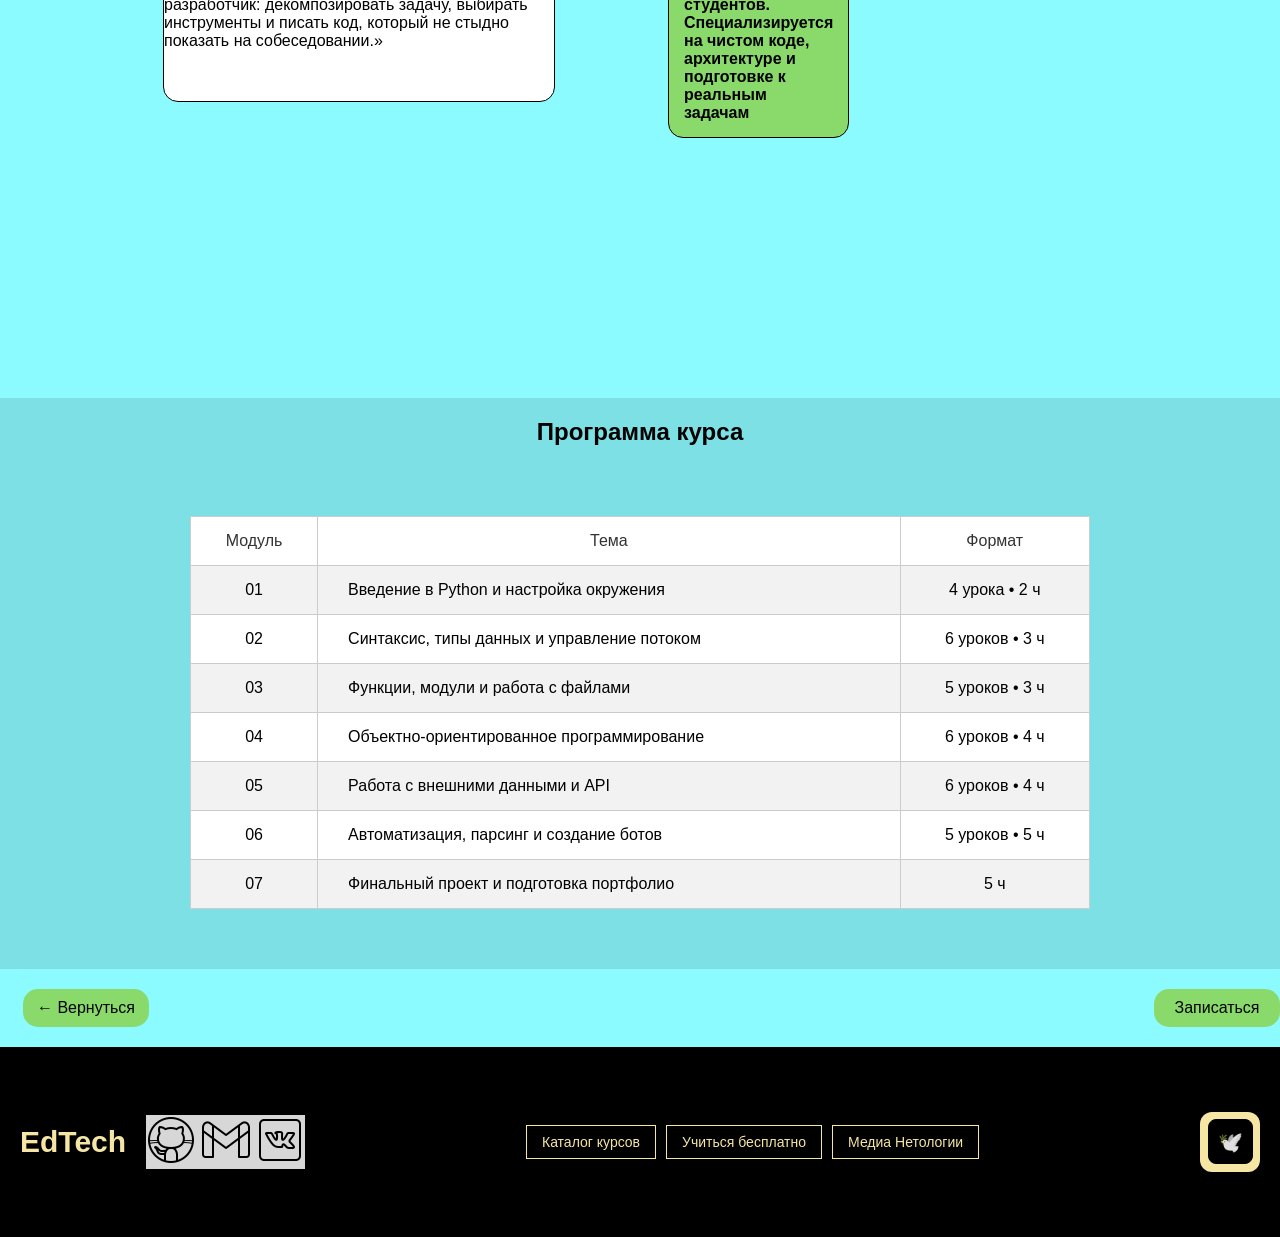
==== commit abfbb2d5: "готова страница курса для мобилок" ====
--- a/course.html
+++ b/course.html
@@ -22,8 +22,7 @@
 
         <div class="header_right">
             <div class="search_box">
-                <input type="text" class="search_input" placeholder="Поиск">
-                <button class="search_btn">🔍</button>
+                <input type="text" class="search_input" placeholder="🔍   Поиск">
             </div>
 
             <div class="menu">
@@ -164,7 +163,7 @@
             <div class="footer-left">
                 <span class="footer-brand">EdTech</span>
                 <div class="icons">
-                    <img src="/image/githubw.png" alt="">
+                    <img src="./image/githubw.png" alt="">
                     <img src="./image/gmailw.png" alt="">
                     <img src="./image/vkw.png" alt="">
                 </div>
--- a/style.css
+++ b/style.css
@@ -292,7 +292,8 @@
     flex-wrap: wrap;
     flex-direction: column;
 }
-.courseBtn{
+
+.courseBtn {
     width: 100%;
     display: flex;
     justify-content: space-between;
@@ -321,7 +322,7 @@
     color: #333;
 }
 
-tr{
+tr {
     background-color: #f2f2f2;
 }
 
@@ -412,22 +413,15 @@
     background: transparent;
 }
 
-.search_btn {
-    position: absolute;
-    right: 15px;
-    top: 50%;
-    transform: translateY(-50%);
-    background: none;
-    border: none;
-    cursor: pointer;
-    font-size: 18px;
-}
+
+
 
 .menu {
     display: flex;
     gap: 12px;
 }
-.icons{
+
+.icons {
     background-color: rgb(216, 215, 215);
 }
 
@@ -557,12 +551,14 @@
     text-align: center;
     justify-content: center;
 }
-.mainSection1{
-    width: 100%;
-    display: flex;
-    flex-wrap: wrap;
-    justify-content: center;
-}
+
+.mainSection1 {
+    width: 100%;
+    display: flex;
+    flex-wrap: wrap;
+    justify-content: center;
+}
+
 .card h1 {
     width: 100%;
     font-weight: bold;
@@ -692,7 +688,7 @@
 }
 
 
-.category{
+.category {
     width: 100%;
     height: auto;
     display: flex;
@@ -704,54 +700,60 @@
     text-align: center;
 }
 
-.categoryList{
+.categoryList {
     width: 100%;
     height: auto;
     display: flex;
     flex-wrap: wrap;
     justify-content: center;
     gap: 120px;
-    margin-bottom:20px;
-}
-.categoryCard{
+    margin-bottom: 20px;
+}
+
+.categoryCard {
     width: 400px;
     height: 460px;
     background-color: #FDFAA3;
     border: 1px solid black;
     border-radius: 20px;
     display: flex;
-    flex-direction: column;   
-}
-.categoryCard > p{
+    flex-direction: column;
+}
+
+.categoryCard>p {
     margin-bottom: 40px;
 }
 
-.podrob{
+.podrob {
     width: 300px;
     height: 40px;
     border-radius: 20px;
     border-color: #000;
-    background-color:#89DA6B;
+    background-color: #89DA6B;
     font-size: medium;
 }
-.categoryList img{
+
+.categoryList img {
     width: 300px;
 }
-.mainSection3{
+
+.mainSection3 {
     width: 100%;
     height: auto;
     display: flex;
     flex-wrap: wrap;
     justify-content: center;
 }
-.commentCardList{
+
+.commentCardList {
     width: 70%;
     height: auto;
     display: flex;
     flex-wrap: wrap;
     justify-content: center;
 }
-.commentCard1{
+
+.commentCard1 {
     display: flex;
     flex-direction: column;
     text-align: center;
@@ -762,7 +764,8 @@
     background-color: #FDFAA3;
     margin-bottom: 10px;
 }
-.commentCard2{
+
+.commentCard2 {
     display: flex;
     flex-direction: column;
     text-align: center;
@@ -773,14 +776,17 @@
     background-color: #FDFAA3;
     margin-left: 10px;
 }
-.mainSection3 span{
+
+.mainSection3 span {
     font-size: 40px;
     color: #89DA6B;
 }
-#comment3{
+
+#comment3 {
     margin-right: 10px;
 }
-.profcont{
+
+.profcont {
     width: 1500px;
     height: 400px;
     background-color: #FFF9C4;
@@ -795,19 +801,21 @@
     flex-wrap: wrap;
     text-align: left;
     justify-content: left;
-    font-size:xx-large;
+    font-size: xx-large;
     padding-left: 30px;
 
-    
-
-}
-.profcont > img {
+
+
+}
+
+.profcont>img {
     width: 400px;
     display: flex;
     margin-right: 30px;
-   
-}
-.profcont1{
+
+}
+
+.profcont1 {
     width: 1500px;
     height: 400px;
     background-color: #FFF9C4;
@@ -822,59 +830,222 @@
     flex-wrap: wrap;
     text-align: right;
     justify-content: right;
-    font-size:xx-large;
+    font-size: xx-large;
     padding-right: 30px;
     padding: 30px;
 }
-.profcont1 > img{
+
+.profcont1>img {
     width: 600px;
     display: flex;
-    margin-left: 30px; 
-}
-.profcont1 > span{
+    margin-left: 30px;
+}
+
+.profcont1>span {
     margin-right: 80px;
 
 }
-@media(max-width: 720px){
-
-.courseSection1 img {
-    width: 400px;
-    height: 200px;
-} 
-
-.section1Text {
-    background-color: white;
-    border: 1px solid black;
-    border-radius: 15px;
-    width: 300px;
-    height: 200px;
-    display: flex;
-    justify-content: center;    
-    align-items: center;
-    padding: 0 40px;
-    text-align: center;
-} 
-
-.section1Text label{
-    font-size: 15px;
-}
-
-.courseSection1>div {
-    width: 100%;
-    display: flex;
-    padding-left: 20px;
-    padding-right: 20px;
-    flex-direction: column;
-    justify-content: center;
-    align-items: center;
-    gap: 30px;
-}
-.courseSection1 p {
-    width: 100%;
-    display: flex;
-    justify-content: center;
-    padding-right: 0;
-    font-size: 20px;
-}
+
+@media (max-width: 720px) {
+
+    .main_header,
+    .footer-container {
+        flex-direction: column;
+        padding: 15px 15px;
+        gap: 15px;
+        text-align: center;
+    }
+
+    .header_left {
+        flex-direction: column;
+        gap: 15px;
+    }
+
+    .header {
+        gap: 8px;
+        justify-content: center;
+    }
+
+    .header_right {
+        width: 100%;
+        justify-content: center;
+        gap: 15px;
+        margin-left: 0;
+    }
+
+    .search_input {
+        width: 100%;
+        max-width: 330px;
+    }
+
+    .text1 {
+        margin: 30px 0 25px;
+    }
+
+    .mainSection1 {
+        padding: 0 15px;
+    }
+
+    .card,
+    .card1,
+    .card2 {
+        width: 100%;
+        height: auto;
+        flex-direction: column;
+        padding: 20px 15px;
+        margin-bottom: 40px;
+    }
+
+    .container,
+    .container1,
+    .container2 {
+        flex-direction: column;
+        margin-left: 0;
+        margin-bottom: 30px;
+        gap: 25px;
+        text-align: center;
+    }
+
+    .card h1,
+    .card1 h1,
+    .card2 h1 {
+        font-size: 1.4rem;
+        padding: 0 10px 15px;
+        text-align: center;
+    }
+
+    .container span,
+    .container1 span,
+    .container2 span {
+        width: 100%;
+        font-size: 15px;
+    }
+
+    .card img,
+    .card1 img,
+    .card2 img {
+        width: 100%;
+        max-width: 420px;
+        margin: 0 auto;
+    }
+
+    .commentCardList {
+        gap: 15px;
+    }
+
+
+    .courseSection1 img {
+        width: 400px;
+        height: 200px;
+    }
+
+    .section1Text {
+        background-color: white;
+        border: 1px solid black;
+        border-radius: 15px;
+        width: 300px;
+        height: 200px;
+        display: flex;
+        justify-content: center;
+        align-items: center;
+        padding: 0 40px;
+        text-align: center;
+    }
+
+    .section1Text label {
+        font-size: 15px;
+    }
+
+    .courseSection1>div {
+        width: 100%;
+        display: flex;
+        padding-left: 20px;
+        padding-right: 20px;
+        flex-direction: column;
+        justify-content: center;
+        align-items: center;
+        gap: 30px;
+    }
+
+    .courseSection1 p {
+        width: 100%;
+        display: flex;
+        justify-content: center;
+        padding-right: 0;
+        font-size: 20px;
+    }
+
+    .courseSection2{
+        margin-bottom: 60px;
+    }
+
+    .courseSection3 {
+        width: 100%;
+        display: flex;
+        flex-wrap: wrap;
+        margin-bottom: 100px;
+        padding-left: 0;
+        
+    }
+
+    .courseSection3>div {
+        width: 100%;
+        height: auto;
+        display: flex;
+        flex-direction: column;
+        
+    }
+
+    .photo {
+        width: 100%;
+        height: auto;
+        display: flex;
+        align-items: center;
+        
+    }
+
+    .photo>img {
+        width: 320px;
+        height: 350px;
+        display: flex;
+    }
+
+    .photo>label {
+        margin-top: 40px;
+        background-color: white;
+        width: 300px;
+        height: 135px;
+        text-align: center;
+        border: 1px solid black;
+        display: flex;
+        align-items: center;
+        justify-content: center;
+        border-radius: 15px;
+        padding: 0px 0px;
+    }
+
+    .infPrepod {
+        width: 100%;
+        height: auto;
+        display: flex;
+        flex-direction: column;
+        align-items: center;
+        padding-left: 0;
+        padding-right: 0;
+    }
+
+    .infPrepod span {
+        display: flex;
+        margin-bottom: 10px;
+    }
+
+    .infPrepod label {
+        background-color: #89DA6B;
+        padding: 15px;
+        border-radius: 15px;
+        border: 1px solid black;
+        display: flex;
+        width: fit-content;
+    }
 
 }
